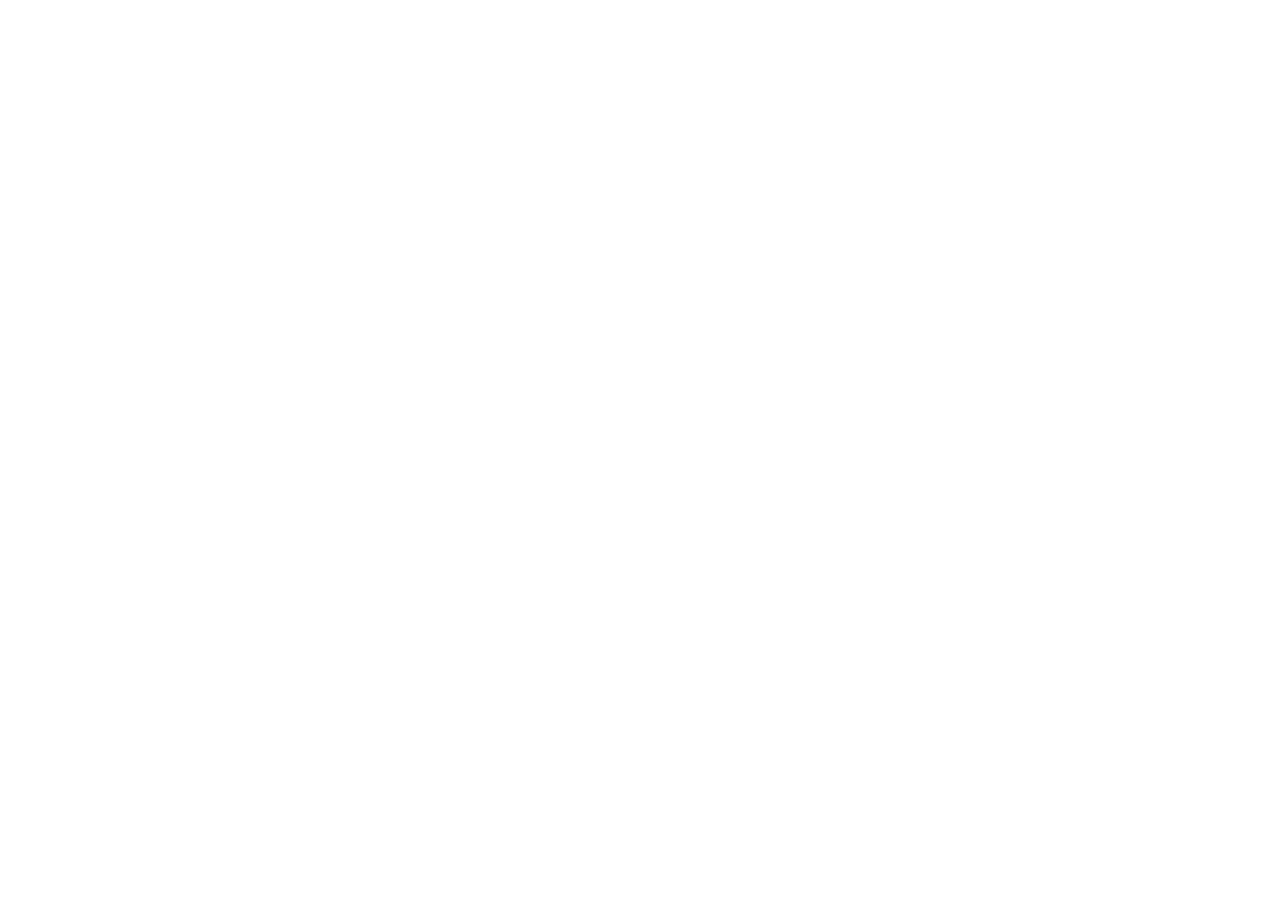
==== product.html @ 5cf72ff4 "project init" ====
<!DOCTYPE html>
<html lang="en">
<head>
    <meta charset="UTF-8">
    <meta name="viewport" content="width=device-width, initial-scale=1.0">
    <link rel="stylesheet" href="./lib/css/owl.carousel.min.css">
    <link rel="stylesheet" href="./lib/css/owl.theme.default.min.css">
    <link rel="stylesheet" href="./style.min.css">
    <title>QDOM Product</title>
</head>
<body>
    



    <script type="text/javascript" src="https://code.jquery.com/jquery-3.5.1.min.js"></script>
    <script type="text/javascript" src="./lib/js/owl.carousel.min.js"></script>
    <script type="text/javascript" src="./js/main.js"></script>
</body>
</html>
---- style.min.css ----
*{padding:0;margin:0;box-sizing:border-box}html{font-size:10px;overflow-x:hidden}body{overflow-x:hidden;-webkit-box-sizing:border-box;box-sizing:border-box;-webkit-font-smoothing:antialiased;-moz-font-smoothing:antialiased;-o-font-smoothing:antialiased}@font-face{font-family:'Montserrat ExtraLight';src:url("./fonts/Montserrat-ExtraLight.eot");src:url("./fonts/Montserrat-ExtraLight.eot?#iefix") format("embedded-opentype"),url("./fonts/Montserrat-ExtraLight.woff") format("woff"),url("./fonts/Montserrat-ExtraLight.ttf") format("truetype");font-weight:normal;font-style:normal}@font-face{font-family:'Montserrat Regular';src:url("./fonts/Montserrat-Regular.eot");src:url("./fonts/Montserrat-Regular.eot?#iefix") format("embedded-opentype"),url("./fonts/Montserrat-Regular.woff") format("woff"),url("./fonts/Montserrat-Regular.ttf") format("truetype");font-weight:normal;font-style:normal;font-display:swap}@font-face{font-family:'Montserrat Medium';src:url("./fonts/Montserrat-Medium.eot");src:url("./fonts/Montserrat-Medium.eot?#iefix") format("embedded-opentype"),url("./fonts/Montserrat-Medium.woff") format("woff"),url("./fonts/Montserrat-Medium.ttf") format("truetype");font-weight:normal;font-style:normal;font-display:swap}@font-face{font-family:'Montserrat Semibold';src:url("./fonts/Montserrat-SemiBold.eot");src:url("./fonts/Montserrat-SemiBold.eot?#iefix") format("embedded-opentype"),url("./fonts/Montserrat-SemiBold.woff") format("woff"),url("./fonts/Montserrat-SemiBold.ttf") format("truetype");font-weight:normal;font-style:normal;font-display:swap}@font-face{font-family:'Montserrat Bold';src:url("./fonts/Montserrat-ExtraBold.eot");src:url("./fonts/Montserrat-ExtraBold.eot?#iefix") format("embedded-opentype"),url("./fonts/Montserrat-ExtraBold.woff") format("woff"),url("./fonts/Montserrat-ExtraBold.ttf") format("truetype");font-weight:normal;font-style:normal;font-display:swap}@font-face{font-family:'Montserrat Black';src:url("./fonts/Montserrat-Black.eot");src:url("./fonts/Montserrat-Black.eot?#iefix") format("embedded-opentype"),url("./fonts/Montserrat-Black.woff") format("woff"),url("./fonts/Montserrat-Black.ttf") format("truetype");font-weight:normal;font-style:normal;font-display:swap}h1{font-family:'Montserrat Bold';font-size:6.4rem;text-shadow:0px 4px 26px rgba(0,0,0,0.25);color:#FFFFFF}h2{font-family:'Montserrat Semibold';font-size:3rem;color:#F5F5F5}h3{font-family:'Montserrat Semibold';font-size:1.8rem;color:#ddd}p{font-family:'Montserrat Regular';font-size:1.6rem}span{font-family:'Montserrat ExtraLight';font-size:1.4rem}a{font-family:'Montserrat Semibold';outline:none;cursor:pointer;-webkit-transition:.3s;-moz-transition:.3s;-o-transition:.3s;transition:.3s}button{border:none;cursor:pointer;-webkit-transition:.3s;-moz-transition:.3s;-o-transition:.3s;transition:.3s}.btn{display:inline-block;padding:1em 1.2em;background-color:#FFC359;color:black}
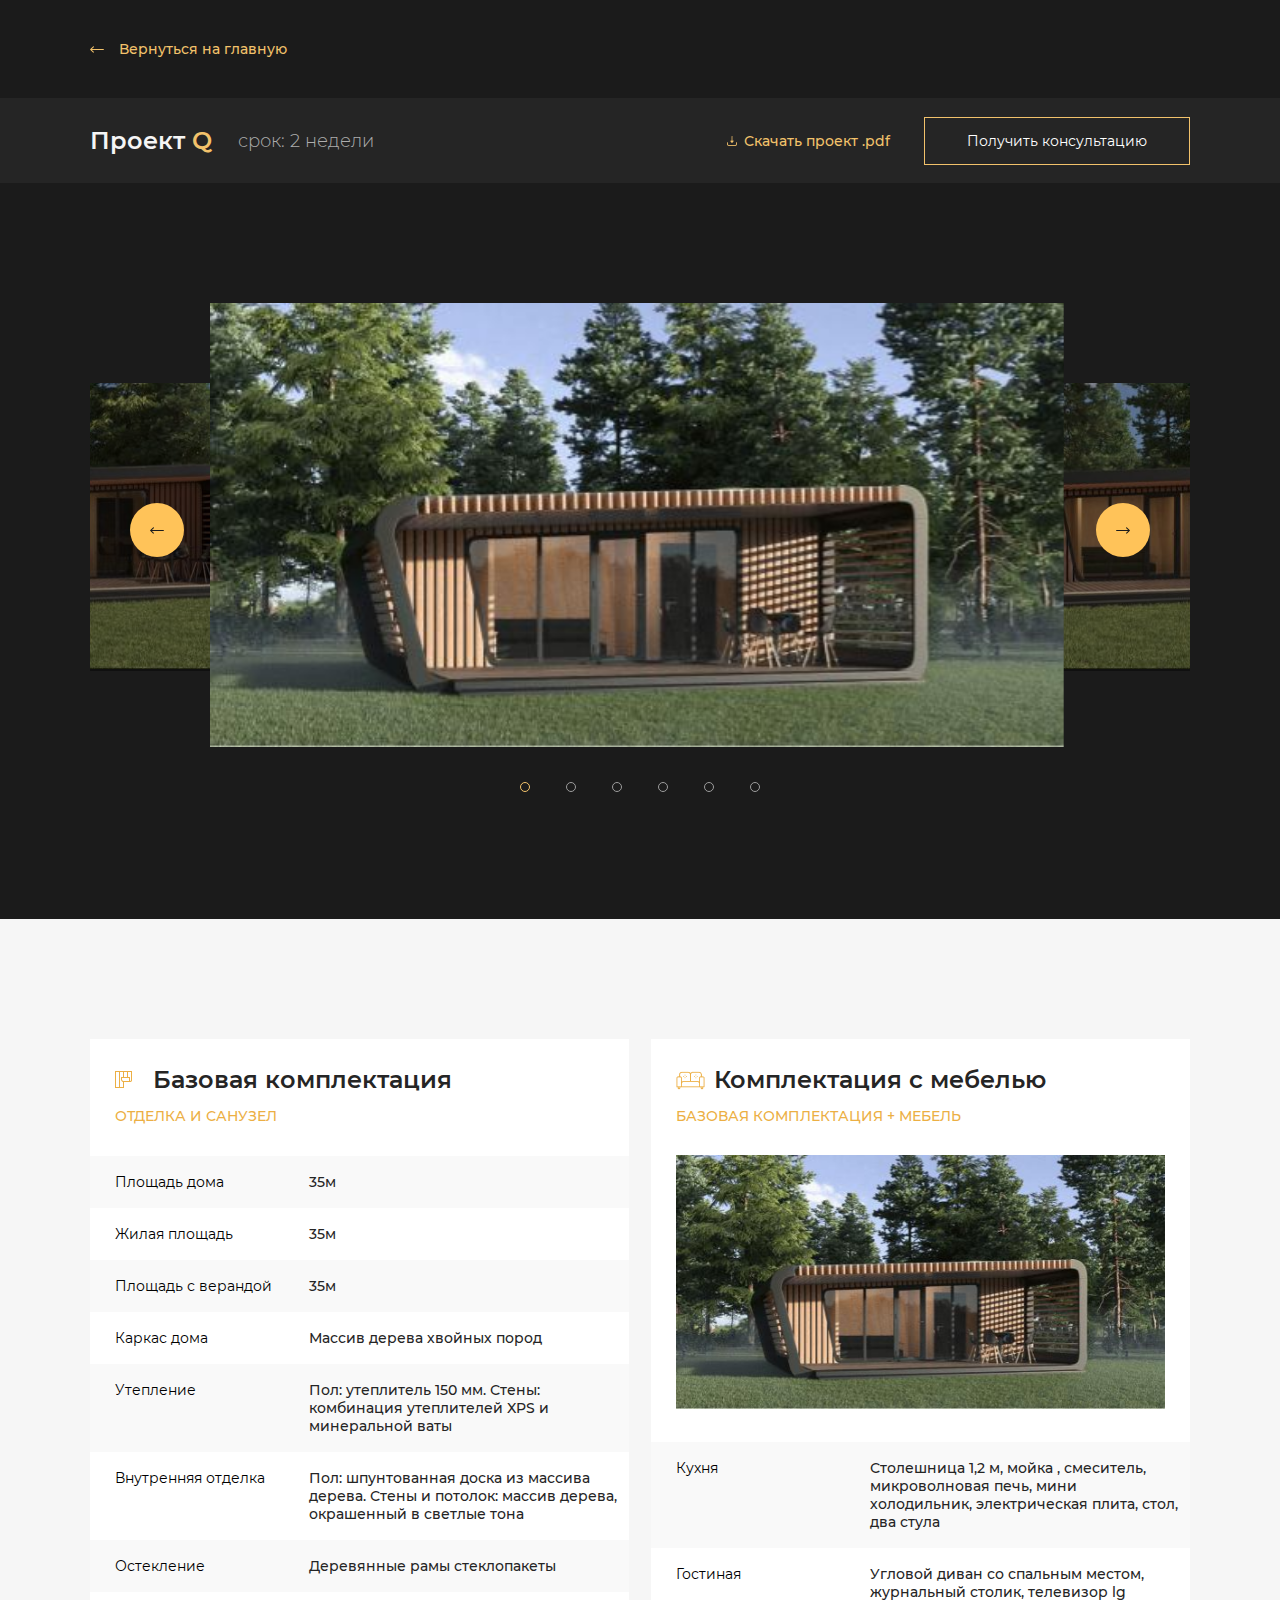
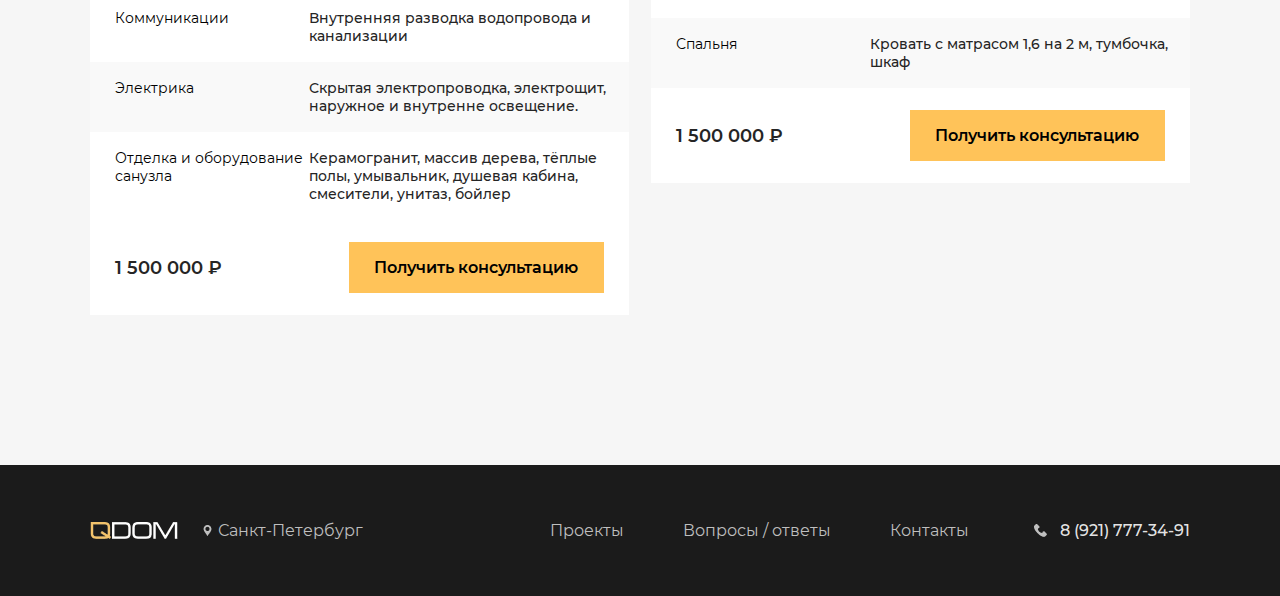
==== commit dadda6e5: "create product page" ====
--- a/product.html
+++ b/product.html
@@ -10,10 +10,216 @@
 </head>
 <body>
     
-
-
+    <div class="popup-fon"></div>
+    <div class="popup">
+        <div class="popup-close">
+            <span></span>
+            <span></span>
+        </div>
+        <h2>Получить консультацию</h2>
+        <p>Заполните формы и мы перезвоним</p>
+        <form id="popupForm">
+            <input type="text" placeholder="Имя" required>
+            <input type="text" id="numbersPopup" placeholder="Номер телефона" required>
+            <button class="btn">
+                Задать вопрос
+                <img src="./img/arrow.svg" alt="">
+            </button>
+        </form>
+    </div>
+
+    <div class="product-header">
+        <div class="header-top">
+            <section>
+                <a class="back" href="index.html">
+                    <img class="back-img" src="./img/back.svg" alt="back">
+                    <img class="back-img--hover" src="./img/slider-arrow--hover.svg" alt="back">
+                    Вернуться на главную
+                </a>
+            </section>
+        </div>
+        <div class="header-dawn">
+            <section>
+                <div class="header-dawn--left">
+                    <h2 class="product-title">Проект <span>Q</span></h2>
+                    <p>срок: 2 недели</p>
+                </div>
+                <div class="header-dawn--right">
+                    <a href="" class="download" download>
+                        <div>
+                            <img class="download-img" src="./img/download.png" alt="">
+                            <img class="download-img--hover" src="./img/download_hover.png" alt="">
+                        </div>
+                        Скачать проект .pdf
+                    </a>
+                    <a class="btn dark popupOpen">Получить консультацию</a>
+                </div>
+            </section>
+        </div>
+    </div>
+
+    <div class="wrapper wrapper-dark slider-active-wrapper product-page">
+        <section>
+            <div id="sliderNavWrapper"></div>
+            <div class="slider-wrapper owl-carousel owl-theme">
+                <div class="slider-elem">
+                    <div class="dark-fon"></div>
+                    <img src="./img/tmp/product1.jpg" alt="slider image">
+                </div>
+                <div class="slider-elem">
+                    <div class="dark-fon"></div>
+                    <img src="./img/tmp/product2.jpg" alt="slider image">
+                </div>
+                <div class="slider-elem">
+                    <div class="dark-fon"></div>
+                    <img src="./img/tmp/product3.jpg" alt="slider image">
+                </div>
+                <div class="slider-elem">
+                    <div class="dark-fon"></div>
+                    <img src="./img/tmp/product4.jpg" alt="slider image">
+                </div>
+                <div class="slider-elem">
+                    <div class="dark-fon"></div>
+                    <img src="./img/tmp/product1.jpg" alt="slider image">
+                </div>
+                <div class="slider-elem">
+                    <div class="dark-fon"></div>
+                    <img src="./img/tmp/product2.jpg" alt="slider image">
+                </div>
+            </div>
+            <div id="sliderDotWrapper"></div>
+        </section>
+    </div>
+
+    <div class="wrapper">
+        <section class="product-tables-wrapper">
+            <div class="product-table-left">
+                <div class="product-table">
+                    <div class="product-table--title">
+                        <h3>
+                            <img src="./img/table1.svg" alt="">
+                            Базовая комплектация</h3>
+                        <p>Отделка и санузел</p>
+                    </div>
+                    <div class="product-table--row">
+                        <p class="left">Площадь дома</p>
+                        <p class="right">35м</p>
+                    </div>
+                    <div class="product-table--row">
+                        <p class="left">Жилая площадь</p>
+                        <p class="right">35м</p>
+                    </div>
+                    <div class="product-table--row">
+                        <p class="left">Площадь с верандой</p>
+                        <p class="right">35м</p>
+                    </div>
+                    <div class="product-table--row">
+                        <p class="left">Каркас дома</p>
+                        <p class="right">Массив дерева хвойных пород</p>
+                    </div>
+                    <div class="product-table--row">
+                        <p class="left">Утепление</p>
+                        <p class="right">Пол: утеплитель 150 мм. Стены: комбинация утеплителей XPS и минеральной ваты</p>
+                    </div>
+                    <div class="product-table--row">
+                        <p class="left">Внутренняя отделка</p>
+                        <p class="right">Пол: шпунтованная доска из массива дерева. Стены и потолок: массив дерева, окрашенный в светлые тона</p>
+                    </div>
+                    <div class="product-table--row">
+                        <p class="left">Остекление</p>
+                        <p class="right">Деревянные рамы стеклопакеты</p>
+                    </div>
+                    <div class="product-table--row">
+                        <p class="left">Коммуникации</p>
+                        <p class="right">Внутренняя разводка водопровода и канализации</p>
+                    </div>
+                    <div class="product-table--row">
+                        <p class="left">Электрика</p>
+                        <p class="right">Скрытая электропроводка, электрощит, наружное и внутренне освещение.</p>
+                    </div>
+                    <div class="product-table--row">
+                        <p class="left">Отделка и оборудование санузла</p>
+                        <p class="right">Керамогранит, массив дерева, тёплые полы, умывальник, душевая кабина, смесители, унитаз, бойлер</p>
+                    </div>
+                    <div class="product-table--footer">
+                        <p class="price">1 500 000 ₽</p>
+                        <a class="btn">Получить консультацию</a>
+                    </div>
+                </div>
+    
+                <div class="product-table">
+    
+                </div>
+            </div>
+
+            <div class="product-table-right">
+                <div class="product-table">
+                    <div class="product-table--title">
+                        <h3>
+                            <img src="./img/table2.jpg" alt="">
+                            Комплектация с мебелью
+                        </h3>
+                        <p>Базовая комплектация + мебель</p>
+                        <div class="product-table--img owl-carousel owl-theme">
+                            <img src="./img/tmp/product1.jpg" alt="">
+                            <img src="./img/tmp/product2.jpg" alt="">
+                            <img src="./img/tmp/product3.jpg" alt="">
+                            <img src="./img/tmp/product4.jpg" alt="">
+                        </div>
+                    </div>
+                    <div class="product-table--row">
+                        <p class="left">Кухня</p>
+                        <p class="right">Столешница 1,2 м, мойка , смеситель, микроволновая печь, мини холодильник, электрическая плита, стол, два стула</p>
+                    </div>
+                    <div class="product-table--row">
+                        <p class="left">Гостиная</p>
+                        <p class="right">Угловой диван со спальным местом, журнальный столик, телевизор lg</p>
+                    </div>
+                    <div class="product-table--row">
+                        <p class="left">Спальня</p>
+                        <p class="right">Кровать с матрасом 1,6 на 2 м, тумбочка, шкаф</p>
+                    </div>
+                    <div class="product-table--footer">
+                        <p class="price">1 500 000 ₽</p>
+                        <a class="btn">Получить консультацию</a>
+                    </div>
+                </div>
+    
+                <div class="product-table">
+    
+                </div>
+            </div>
+        </section>
+    </div>
+
+    <footer class="wrapper-dark">
+        <section>
+            <div class="footer-in">
+                <div class="footer-left">
+                    <img src="./img/logo.png" alt="">
+                    <div class="place">
+                        <img src="./img/place.png" alt="">
+                        <p class="desktopNumber">Санкт-Петербург</p>
+                        <p class="mobileNumber">Спб</p>
+                    </div>
+                </div>
+                <div class="footer-right">
+                    <nav>
+                        <a class="productSlide" href="#">Проекты</a>
+                        <a class="faqSlide" href="#">Вопросы / ответы</a>
+                        <a class="contactSlide" href="#">Контакты</a>
+                    </nav>
+                    <a href="tel:8 (921) 777-34-91" class="number">
+                        <img src="./img/number.png" alt="">
+                        <p>8 (921) 777-34-91</p>
+                    </a>
+                </div>
+            </div>
+        </section>
+    </footer>
 
     <script type="text/javascript" src="https://code.jquery.com/jquery-3.5.1.min.js"></script>
+    <script src="./lib/js/jquery.maskedinput.min.js"></script>
     <script type="text/javascript" src="./lib/js/owl.carousel.min.js"></script>
     <script type="text/javascript" src="./js/main.js"></script>
 </body>
--- a/style.min.css
+++ b/style.min.css
@@ -1 +1 @@
-*{padding:0;margin:0;box-sizing:border-box}html{font-size:10px;overflow-x:hidden}body{overflow-x:hidden;-webkit-box-sizing:border-box;box-sizing:border-box;-webkit-font-smoothing:antialiased;-moz-font-smoothing:antialiased;-o-font-smoothing:antialiased}@font-face{font-family:'Montserrat ExtraLight';src:url("./fonts/Montserrat-ExtraLight.eot");src:url("./fonts/Montserrat-ExtraLight.eot?#iefix") format("embedded-opentype"),url("./fonts/Montserrat-ExtraLight.woff") format("woff"),url("./fonts/Montserrat-ExtraLight.ttf") format("truetype");font-weight:normal;font-style:normal}@font-face{font-family:'Montserrat Regular';src:url("./fonts/Montserrat-Regular.eot");src:url("./fonts/Montserrat-Regular.eot?#iefix") format("embedded-opentype"),url("./fonts/Montserrat-Regular.woff") format("woff"),url("./fonts/Montserrat-Regular.ttf") format("truetype");font-weight:normal;font-style:normal;font-display:swap}@font-face{font-family:'Montserrat Medium';src:url("./fonts/Montserrat-Medium.eot");src:url("./fonts/Montserrat-Medium.eot?#iefix") format("embedded-opentype"),url("./fonts/Montserrat-Medium.woff") format("woff"),url("./fonts/Montserrat-Medium.ttf") format("truetype");font-weight:normal;font-style:normal;font-display:swap}@font-face{font-family:'Montserrat Semibold';src:url("./fonts/Montserrat-SemiBold.eot");src:url("./fonts/Montserrat-SemiBold.eot?#iefix") format("embedded-opentype"),url("./fonts/Montserrat-SemiBold.woff") format("woff"),url("./fonts/Montserrat-SemiBold.ttf") format("truetype");font-weight:normal;font-style:normal;font-display:swap}@font-face{font-family:'Montserrat Bold';src:url("./fonts/Montserrat-ExtraBold.eot");src:url("./fonts/Montserrat-ExtraBold.eot?#iefix") format("embedded-opentype"),url("./fonts/Montserrat-ExtraBold.woff") format("woff"),url("./fonts/Montserrat-ExtraBold.ttf") format("truetype");font-weight:normal;font-style:normal;font-display:swap}@font-face{font-family:'Montserrat Black';src:url("./fonts/Montserrat-Black.eot");src:url("./fonts/Montserrat-Black.eot?#iefix") format("embedded-opentype"),url("./fonts/Montserrat-Black.woff") format("woff"),url("./fonts/Montserrat-Black.ttf") format("truetype");font-weight:normal;font-style:normal;font-display:swap}h1{font-family:'Montserrat Bold';font-size:6.4rem;text-shadow:0px 4px 26px rgba(0,0,0,0.25);color:#FFFFFF}h2{font-family:'Montserrat Semibold';font-size:3rem;color:#F5F5F5}h3{font-family:'Montserrat Semibold';font-size:1.8rem;color:#ddd}p{font-family:'Montserrat Regular';font-size:1.6rem}span{font-family:'Montserrat ExtraLight';font-size:1.4rem}a{font-family:'Montserrat Semibold';outline:none;cursor:pointer;-webkit-transition:.3s;-moz-transition:.3s;-o-transition:.3s;transition:.3s}button{border:none;cursor:pointer;-webkit-transition:.3s;-moz-transition:.3s;-o-transition:.3s;transition:.3s}.btn{display:inline-block;padding:1em 1.2em;background-color:#FFC359;color:black}
+*{padding:0;margin:0;box-sizing:border-box}html{font-size:10px;overflow-x:hidden}body{overflow-x:hidden;-webkit-box-sizing:border-box;box-sizing:border-box;-webkit-font-smoothing:antialiased;-moz-font-smoothing:antialiased;-o-font-smoothing:antialiased}@font-face{font-family:'Montserrat Light';src:url("./fonts/Montserrat-Light.eot");src:url("./fonts/Montserrat-Light.eot?#iefix") format("embedded-opentype"),url("./fonts/Montserrat-Light.woff") format("woff"),url("./fonts/Montserrat-Light.ttf") format("truetype");font-weight:normal;font-style:normal}@font-face{font-family:'Montserrat Regular';src:url("./fonts/Montserrat-Regular.eot");src:url("./fonts/Montserrat-Regular.eot?#iefix") format("embedded-opentype"),url("./fonts/Montserrat-Regular.woff") format("woff"),url("./fonts/Montserrat-Regular.ttf") format("truetype");font-weight:normal;font-style:normal;font-display:swap}@font-face{font-family:'Montserrat Medium';src:url("./fonts/Montserrat-Medium.eot");src:url("./fonts/Montserrat-Medium.eot?#iefix") format("embedded-opentype"),url("./fonts/Montserrat-Medium.woff") format("woff"),url("./fonts/Montserrat-Medium.ttf") format("truetype");font-weight:normal;font-style:normal;font-display:swap}@font-face{font-family:'Montserrat Semibold';src:url("./fonts/Montserrat-SemiBold.eot");src:url("./fonts/Montserrat-SemiBold.eot?#iefix") format("embedded-opentype"),url("./fonts/Montserrat-SemiBold.woff") format("woff"),url("./fonts/Montserrat-SemiBold.ttf") format("truetype");font-weight:normal;font-style:normal;font-display:swap}@font-face{font-family:'Montserrat Bold';src:url("./fonts/Montserrat-ExtraBold.eot");src:url("./fonts/Montserrat-ExtraBold.eot?#iefix") format("embedded-opentype"),url("./fonts/Montserrat-ExtraBold.woff") format("woff"),url("./fonts/Montserrat-ExtraBold.ttf") format("truetype");font-weight:normal;font-style:normal;font-display:swap}@font-face{font-family:'Montserrat Black';src:url("./fonts/Montserrat-Black.eot");src:url("./fonts/Montserrat-Black.eot?#iefix") format("embedded-opentype"),url("./fonts/Montserrat-Black.woff") format("woff"),url("./fonts/Montserrat-Black.ttf") format("truetype");font-weight:normal;font-style:normal;font-display:swap}section{position:relative;width:1100px;margin:0 auto}h1{font-family:'Montserrat Semibold';font-size:64px;text-shadow:0px 4px 26px rgba(0,0,0,0.25);color:#FFFFFF}h2{font-family:'Montserrat Semibold';font-size:30px;color:#F5F5F5}h3{font-family:'Montserrat Semibold';font-size:18px;color:#ddd}p{font-family:'Montserrat Regular';font-size:16px}span{font-family:'Montserrat Light';font-size:14px}a{font-family:'Montserrat Semibold';font-size:16px;text-decoration:none;outline:none;cursor:pointer;-webkit-transition:.3s;-moz-transition:.3s;-o-transition:.3s;transition:.3s}button{font-family:'Montserrat Semibold';border:none;cursor:pointer;border-radius:2px;-webkit-transition:.3s;-moz-transition:.3s;-o-transition:.3s;transition:.3s;display:-webkit-box;display:-moz-box;display:-webkit-flex;display:-ms-flexbox;display:flex;-webkit-box-align:center;-moz-box-align:center;-ms-flex-align:center;align-items:center;-webkit-box-pack:justify;-moz-box-pack:justify;-ms-flex-pack:justify;justify-content:space-between}button img{margin-left:15px}.number p:hover,.number p:focus,nav a:hover,nav a:focus{color:white}.btn{display:inline-block;padding:1em 1.6em;background-color:#FFC359;color:black;font-size:14px}.btn.dark{font-family:'Montserrat Regular';background-color:#1B1B1B;border:1px solid #F2C26B;color:white;font-size:14px;padding:1em 3em}a.btn{font-size:16px}.btn:hover,.btn:focus{background:#FFFFFF}.btn.dark:hover,.btn.dark:focus{background-color:#FFC359;color:black}.btn:active{background:#D2A75A}.btn.dark:active{background:#D2A75A}.wrapper{padding:120px 0;overflow:hidden;background:#F6F6F6}.wrapper-dark{background-color:#1B1B1B}.burger{display:none}header{display:-webkit-box;display:-moz-box;display:-webkit-flex;display:-ms-flexbox;display:flex;-webkit-box-align:center;-moz-box-align:center;-ms-flex-align:center;align-items:center;position:absolute;z-index:20;top:0;left:0;width:100%;height:107px;border-bottom:2px solid rgba(255,255,255,0.1);color:#BFBFBF}.header-in,.header-left,.place,nav,.footer-in,.footer-right,.footer-left,.footer,.header-right,.number{display:-webkit-box;display:-moz-box;display:-webkit-flex;display:-ms-flexbox;display:flex;-webkit-box-pack:justify;-moz-box-pack:justify;-ms-flex-pack:justify;justify-content:space-between;-webkit-box-align:center;-moz-box-align:center;-ms-flex-align:center;align-items:center}.place{margin-left:25px}.place p{margin-left:6px}nav{width:419px;margin-right:65px}nav a{font-family:'Montserrat Regular';color:#BFBFBF}.number p{font-family:'Montserrat Medium';color:rgba(255,255,255,0.9);margin-left:13px;-webkit-transition:.3s;-moz-transition:.3s;-o-transition:.3s;transition:.3s}.mobileNumber{display:none}.first-slide{position:relative;overflow:hidden}.first-slide-slider{position:relative;z-index:0;width:100%;height:100%;overflow:hidden}.first-slide-slider img{object-fit:cover;width:100vw;height:690px}.first-slide-slider .owl-item.active img{-webkit-transition:12.6s;-moz-transition:12.6s;-o-transition:12.6s;transition:12.6s;transform:scale(1.3)}.first-slide--bg{position:absolute;z-index:1;top:0;left:0;width:100%;height:100%;background:linear-gradient(180deg, rgba(27,27,27,0.72) 0%, rgba(27,27,27,0) 100%)}.dark-rec{position:absolute;z-index:2;right:0;bottom:0;width:21%;height:160px;background:rgba(27,27,27,0.72)}.first-slide--info{display:-webkit-box;display:-moz-box;display:-webkit-flex;display:-ms-flexbox;display:flex;-webkit-box-align:center;-moz-box-align:center;-ms-flex-align:center;align-items:center;height:160px;background:rgba(27,27,27,0.72);position:absolute;z-index:2;right:0;bottom:0;width:40%;padding-left:82px;border-left:2px solid rgba(255,255,255,0.1)}.first-slide--info p{font-size:24px;color:#F2C26B}.first-slide--info span{color:rgba(255,255,255,0.6)}.first-slide-title{position:absolute;z-index:3;margin-top:23%}.first-slide-title p{font-family:'Montserrat Semibold';font-size:48px;color:#F2C26B;margin-bottom:42px}p.light{margin:22px 0;color:rgba(255,255,255,0.8);width:612px;opacity:0.7}.product-wrapper{display:-webkit-box;display:-moz-box;display:-webkit-flex;display:-ms-flexbox;display:flex;-webkit-box-pack:justify;-moz-box-pack:justify;-ms-flex-pack:justify;justify-content:space-between;flex-wrap:wrap}article{position:relative;width:49%;margin-bottom:50px}.article-img--product{width:100%;height:280px;object-fit:cover}.article-info{width:370px}.article-title{position:relative;height:70px;display:-webkit-box;display:-moz-box;display:-webkit-flex;display:-ms-flexbox;display:flex;-webkit-box-align:center;-moz-box-align:center;-ms-flex-align:center;align-items:center}.article-title h3 span{font-family:'Montserrat Semibold';color:#F2C26B;font-size:18px}.article-title p{font-family:'Montserrat Regular';color:#B6B6B6;font-size:18px;margin-left:22px}.article-title::after{content:"";position:absolute;bottom:0;left:0;width:100%;height:1px;background-color:#F2C26B}.article-rub{font-family:'Montserrat Medium';font-size:16px;color:#BBBBBB;margin:16px 0 11px}.article-time{font-size:14px;color:#B5B5B5}.article-link{display:-webkit-box;display:-moz-box;display:-webkit-flex;display:-ms-flexbox;display:flex;-webkit-box-pack:justify;-moz-box-pack:justify;-ms-flex-pack:justify;justify-content:space-between;-webkit-box-align:center;-moz-box-align:center;-ms-flex-align:center;align-items:center;margin-top:22px}.download{display:-webkit-box;display:-moz-box;display:-webkit-flex;display:-ms-flexbox;display:flex;-webkit-box-pack:justify;-moz-box-pack:justify;-ms-flex-pack:justify;justify-content:space-between;-webkit-box-align:center;-moz-box-align:center;-ms-flex-align:center;align-items:center;font-family:'Montserrat Medium';color:#F2C26B;font-size:14px}.download img{margin-right:7px}.download .download-img--hover{display:none}.download:hover,.download:focus{color:#FFFFFF}.download:hover .download-img,.download:focus .download-img{display:none}.download:hover .download-img--hover,.download:focus .download-img--hover{display:block}.mobileElemHidden{position:absolute}.mobileElemHidden0{right:60px;top:-50px;width:114px}.mobileElemHidden1{right:30px;bottom:-180px;width:114px}.mobileElemHidden2{right:-60px;top:40%;width:114px}.mobileElemHidden3{left:-130px;top:60%;width:114px}.advantage-wrapper{display:-webkit-box;display:-moz-box;display:-webkit-flex;display:-ms-flexbox;display:flex;-webkit-box-pack:justify;-moz-box-pack:justify;-ms-flex-pack:justify;justify-content:space-between;flex-wrap:wrap}.advantage-elem{position:relative;width:32%;margin-bottom:20px;padding:62px 26px 45px;background:#FFFFFF;border-radius:2px}.advantage-elem h3{font-size:20px;line-height:24px;color:#252525}.advantage-elem p{font-size:14px;line-height:17px;color:#252525}.advantage-elem:nth-child(2n){padding-top:87px}.advantage-elem--dark{display:-webkit-box;display:-moz-box;display:-webkit-flex;display:-ms-flexbox;display:flex;-webkit-box-align:center;-moz-box-align:center;-ms-flex-align:center;align-items:center;justify-content:center;background-color:#1B1B1B;padding:0 !important}.advantage-elem--dark .btn{border-radius:2px}.advantage-elem--img{position:absolute;right:0;top:0}.mobileElemHidden4{left:-150px;top:-20px}.mobileElemHidden5{right:-120px;bottom:20%}h2.light{font-size:30px;line-height:37px;color:#F5F5F5;margin-bottom:50px}h2.dark{font-size:36px;line-height:44px;color:#252525;margin-bottom:44px}.faq-wrapper{position:relative}.faq-left{width:57%}.faq-title{position:relative;display:-webkit-box;display:-moz-box;display:-webkit-flex;display:-ms-flexbox;display:flex;-webkit-box-pack:justify;-moz-box-pack:justify;-ms-flex-pack:justify;justify-content:space-between;-webkit-box-align:center;-moz-box-align:center;-ms-flex-align:center;align-items:center;min-height:76px;cursor:pointer}.faq-title img,.faq-title div{position:relative;-webkit-transition:.3s;-moz-transition:.3s;-o-transition:.3s;transition:.3s}.faq-title h3{font-size:18px;line-height:22px;color:#DDDDDD}.faq-title div::before{-webkit-transition:.3s;-moz-transition:.3s;-o-transition:.3s;transition:.3s;content:"";position:absolute;background:#F2C26B;width:32px;height:32px;border-radius:50%;top:-9px;left:-9px;opacity:0}.faq-title div{margin-right:25px}.faq-right--top{position:relative;height:300px}.mobileElemHidden6{left:55%}.mobileElemHidden7{margin-left:-77px;left:50%;opacity:.87}.faq-section{display:-webkit-box;display:-moz-box;display:-webkit-flex;display:-ms-flexbox;display:flex;-webkit-box-pack:justify;-moz-box-pack:justify;-ms-flex-pack:justify;justify-content:space-between}.faq-right{width:41%}.faq-title:hover div::before,.faq-title:focus div::before{opacity:1}.faq-text{font-family:'Montserrat Light';font-size:14px;line-height:21px;color:#A6A6A6;padding-bottom:0px;height:0;overflow:hidden;opacity:0;-webkit-transition:.3s;-moz-transition:.3s;-o-transition:.3s;transition:.3s}input[type="checkbox"]{display:none;opacity:0;width:1px}input[type="checkbox"]:checked+div>.faq-text{height:auto;opacity:1;padding-bottom:28px}input[type="checkbox"]:checked+div>.faq-title img{transform:rotate(45deg)}label .line{display:block;width:100%;opacity:0.6;border-bottom:1px solid #F2C26B;bottom:0}.faq-right--bottom{border-radius:15px;background-color:#252525;width:100%;height:360px;padding:43px 40px}.faq-right--bottom h2{margin-bottom:10px}.faq-right--bottom p{font-size:16px;color:#848484}input[type="text"]{width:100%;border:none;outline:none;background-color:#252525;border-bottom:1px solid rgba(255,255,255,0.15);font-size:14px;color:rgba(166,166,166,0.6);padding:10px 0;font-family:'Montserrat Regular';margin-top:30px;-webkit-transition:.3s;-moz-transition:.3s;-o-transition:.3s;transition:.3s}input[type="text"]:nth-child(2){margin-bottom:30px}input[type="text"]:focus,input[type="text"]:hover,input[type="text"]:active{border-bottom:1px solid white;color:white}.mobileElemHidden8{left:-170px;top:60%}.step-elem{position:relative;width:32%;min-height:222px;background:#FFFFFF;border-radius:2px;padding:8px 20px}.step-elem p{font-size:14px;line-height:17px;color:#252525}.step-elem .btn{border-radius:2px;margin-top:25px}.steps-wrapper{display:-webkit-box;display:-moz-box;display:-webkit-flex;display:-ms-flexbox;display:flex;-webkit-box-pack:justify;-moz-box-pack:justify;-ms-flex-pack:justify;justify-content:space-between;flex-wrap:wrap}.step-elem-title{display:-webkit-box;display:-moz-box;display:-webkit-flex;display:-ms-flexbox;display:flex;-webkit-box-pack:justify;-moz-box-pack:justify;-ms-flex-pack:justify;justify-content:space-between;-webkit-box-align:center;-moz-box-align:center;-ms-flex-align:center;align-items:center;margin-bottom:11px}.step-elem-title h3{width:201px;font-size:20px;line-height:24px;color:#252525}.step-elem-title h4{font-family:'Montserrat Bold';font-size:36px;line-height:44px;color:#252525;opacity:0.3}.mobileElemHidden9{right:-30px;top:0px}.mobileElemHidden10{left:-130px;bottom:-50px}.slider-elem{width:100%;height:100%;position:relative}.slider-elem img{width:100%;height:100%;object-fit:cover}.slider-wrapper .owl-item .dark-fon{position:absolute;top:0;left:0;width:100%;height:100%;background-color:black;opacity:0.4}.slider-wrapper .owl-item.active.center{width:854px !important;height:443.7px !important;z-index:1;margin:-80px -155px}.slider-wrapper .owl-item.active.center .dark-fon{opacity:0}.slider-wrapper .owl-stage-outer{height:444px !important;padding-top:80px !important}#sliderNavWrapper{display:-webkit-box;display:-moz-box;display:-webkit-flex;display:-ms-flexbox;display:flex;-webkit-box-pack:justify;-moz-box-pack:justify;-ms-flex-pack:justify;justify-content:space-between;position:relative}#sliderNavWrapper button{-webkit-transition:.3s;-moz-transition:.3s;-o-transition:.3s;transition:.3s;background-color:#1B1B1B;font-size:0;border:none;outline:none;position:absolute}#sliderNavWrapper button span{display:none}#sliderNavWrapper .owl-prev{-webkit-transition:.3s;-moz-transition:.3s;-o-transition:.3s;transition:.3s;position:absolute;width:54px;height:54px;background:#FFC359;border-radius:50%;z-index:2;left:40px;top:200px}#sliderNavWrapper .owl-prev span{display:none}#sliderNavWrapper .owl-prev::before{-webkit-transition:.3s;-moz-transition:.3s;-o-transition:.3s;transition:.3s;position:absolute;content:'';width:14px;height:7px;z-index:1;background-image:url("./img/arrow-slider.svg");margin-left:-7px;left:50%}#sliderNavWrapper .owl-next{-webkit-transition:.3s;-moz-transition:.3s;-o-transition:.3s;transition:.3s;position:absolute;width:54px;height:54px;background:#FFC359;border-radius:50%;z-index:2;right:40px;top:200px}#sliderNavWrapper .owl-next span{display:none}#sliderNavWrapper .owl-next::before{-webkit-transition:.3s;-moz-transition:.3s;-o-transition:.3s;transition:.3s;position:absolute;content:'';width:14px;height:7px;z-index:1;background-image:url("./img/arrow-slider.svg");transform:rotate(180deg);margin-left:-7px;left:50%}#sliderNavWrapper .owl-prev:active,#sliderNavWrapper .owl-next:active{background:#D2A75A}#sliderNavWrapper .owl-prev:hover::before,#sliderNavWrapper .owl-prev:focus::before,#sliderNavWrapper .owl-next:hover::before,#sliderNavWrapper .owl-next:focus::before{background-image:url("./img/slider-arrow--hover.svg")}#sliderNavWrapper .owl-prev:active::before,#sliderNavWrapper .owl-next:active::before{background-image:url("./img/arrow-slider.svg")}.pre-footer--text a{display:inline-block;font-size:18px;line-height:22px;color:#252525;margin-bottom:22px}.pre-footer--mail{position:relative}.pre-footer--mail::after{position:absolute;content:"";width:294px;height:0px;border:2px solid #F2C26B;left:0;bottom:-33px}.pre-footer{display:-webkit-box;display:-moz-box;display:-webkit-flex;display:-ms-flexbox;display:flex;-webkit-box-pack:justify;-moz-box-pack:justify;-ms-flex-pack:justify;justify-content:space-between}.pre-footer-right{height:286px;position:absolute;bottom:0;right:0;width:60vw}.wrapper-pre-footer{position:relative}.footer-in .place p{color:#BFBFBF}.popup-fon{position:fixed;display:none;z-index:100;width:100%;height:100%;top:0;left:0;background:rgba(255,255,255,0.5)}.popup{position:fixed;display:none;z-index:101;width:540px;height:380px;background:#252525;border-radius:15px;margin:-190px 0 0 -270px;top:50%;left:50%;padding:40px}.popup p{color:#848484;margin:10px 0 10px}.popup-close{position:absolute;right:40px;top:40px;width:25px;height:25px;cursor:pointer}.popup-close span{display:block;width:100%;border:1.5px solid #464646;-webkit-transition:.3s;-moz-transition:.3s;-o-transition:.3s;transition:.3s}.popup-close span:nth-child(1){transform:rotate(45deg)}.popup-close span:nth-child(2){position:absolute;top:0;transform:rotate(-45deg)}.popup-close:hover span,.popup-close:focus span{border:1.5px solid #FFFFFF}.popup-close:active span{border:1.5px solid #363636}.header-top{display:-webkit-box;display:-moz-box;display:-webkit-flex;display:-ms-flexbox;display:flex;-webkit-box-pack:justify;-moz-box-pack:justify;-ms-flex-pack:justify;justify-content:space-between;-webkit-box-align:center;-moz-box-align:center;-ms-flex-align:center;align-items:center;background-color:#1B1B1B;min-height:98px}.header-top a{display:-webkit-box;display:-moz-box;display:-webkit-flex;display:-ms-flexbox;display:flex;-webkit-box-align:center;-moz-box-align:center;-ms-flex-align:center;align-items:center;-webkit-transition:.3s;-moz-transition:.3s;-o-transition:.3s;transition:.3s;font-family:'Montserrat Medium';font-size:14px;color:#F2C26B}.header-top a img{margin-right:15px}.header-top a .back-img--hover{display:none}.header-top a .back-img{display:inline-block}.header-top a:hover{color:white}.header-top a:hover .back-img{display:none}.header-top a:hover .back-img--hover{display:inline-block}.header-dawn{display:-webkit-box;display:-moz-box;display:-webkit-flex;display:-ms-flexbox;display:flex;-webkit-box-pack:justify;-moz-box-pack:justify;-ms-flex-pack:justify;justify-content:space-between;-webkit-box-align:center;-moz-box-align:center;-ms-flex-align:center;align-items:center;background-color:#252525;min-height:85px}.header-dawn section{display:-webkit-box;display:-moz-box;display:-webkit-flex;display:-ms-flexbox;display:flex;-webkit-box-pack:justify;-moz-box-pack:justify;-ms-flex-pack:justify;justify-content:space-between;-webkit-box-align:center;-moz-box-align:center;-ms-flex-align:center;align-items:center}.product-title{font-size:24px}.product-title span{font-family:'Montserrat Semibold';font-size:24px;color:#F2C26B}.header-dawn--left,.header-dawn--right{display:-webkit-box;display:-moz-box;display:-webkit-flex;display:-ms-flexbox;display:flex;-webkit-box-align:center;-moz-box-align:center;-ms-flex-align:center;align-items:center}.header-dawn--right .btn{background-color:#252525;margin-left:34px}.header-dawn--left p{font-family:'Montserrat Light';font-size:18px;line-height:22px;color:#AEAEAE;margin-left:26px}.owl-dot span{width:8px;height:8px;border:1px solid #9D9D9D;background-color:#1B1B1B !important;-webkit-transition:.3s;-moz-transition:.3s;-o-transition:.3s;transition:.3s}.slider-dots-disabled .owl-dots{display:none}.owl-dots{margin-top:30px}.owl-dots button,.owl-dots .owl-dot{outline:none;position:relative}.owl-dot.active span{border:1px solid #F2C26B}.owl-theme .owl-dots .owl-dot span{margin:5px 18px}.product-table--row:nth-child(2n){background:#F9F9F9}.product-table--row:nth-child(2n+1),.product-table--title{background:#FFFFFF}.product-table{width:100%;margin-bottom:30px}.product-table--row{display:-webkit-box;display:-moz-box;display:-webkit-flex;display:-ms-flexbox;display:flex;min-height:52px;padding:17px 12px 17px 25px}.product-table:nth-child(2n+1){margin-right:2%}.product-table--img{width:100%;margin-top:30px}.product-table--img img{width:100%;height:100%;object-fit:cover}p.left{display:block;width:220px !important;line-height:18px;font-size:14px}p.right{font-family:'Montserrat Medium';width:350px;font-size:14px;color:#252525;font-weight:500}.product-table--footer{display:-webkit-box;display:-moz-box;display:-webkit-flex;display:-ms-flexbox;display:flex;-webkit-box-pack:justify;-moz-box-pack:justify;-ms-flex-pack:justify;justify-content:space-between;-webkit-box-align:center;-moz-box-align:center;-ms-flex-align:center;align-items:center;height:95px;background:#FFFFFF;padding:0 25px 0 25px}.product-table--footer .price{font-family:'Montserrat Semibold';font-size:18px;line-height:22px;color:#252525}.product-table--title{padding:26px 25px 31px 25px}.product-table--title h3{position:relative;font-size:24px;color:#252525;margin-left:38px}.product-table--title h3 img{position:absolute;left:-38px;top:6px}.product-table--title p{font-family:'Montserrat Medium';font-size:14px;line-height:17px;text-transform:uppercase;color:#ECAF44;margin-top:14px}.product-table-left,.product-table-right{width:49%}.product-tables-wrapper{display:-webkit-box;display:-moz-box;display:-webkit-flex;display:-ms-flexbox;display:flex;-webkit-box-pack:justify;-moz-box-pack:justify;-ms-flex-pack:justify;justify-content:space-between}@media screen and (max-height: 690px){.first-slide-slider,.first-slide-slider img{height:100vh}}@media screen and (max-width: 1336px){.first-slide--info{width:35%}}@media screen and (max-width: 1100px){.slider-active-wrapper section{width:700px}.header-top{min-height:68px}.slider-wrapper .owl-item.active.center{width:664px !important;height:auto !important;margin:0 !important}#sliderNavWrapper .owl-prev,#sliderNavWrapper .owl-next{top:150px}#sliderNavWrapper .owl-prev{left:-27px}#sliderNavWrapper .owl-next{right:-27px}.slider-wrapper .owl-stage-outer{height:auto !important;padding-top:0px !important}section{width:100%;padding:0 18px}header{height:77px}nav{width:370px;margin-right:41px}.place{margin-left:9px}.first-slide--info{height:100px;width:auto;padding-left:42px;padding-right:18px}.faq-left,.faq-right{width:49%}}@media screen and (max-width: 1000px){.advantage-elem{width:49%}.burger{display:-webkit-box;display:-moz-box;display:-webkit-flex;display:-ms-flexbox;display:flex;flex-direction:column;-webkit-box-pack:justify;-moz-box-pack:justify;-ms-flex-pack:justify;justify-content:space-between;z-index:40;width:30px;height:25px;cursor:pointer}.burger span{background-color:#FFFFFF;display:inline-block;width:100%;height:3px;border-radius:5px;margin-left:auto;-webkit-transition:.3s;-moz-transition:.3s;-o-transition:.3s;transition:.3s}.burger span:nth-child(2){width:22px}.burger span:nth-child(3){width:11px}.burger:hover span,.burger:focus span{width:100%}header{border-bottom:none}.header-right{width:350px;position:fixed;z-index:30;right:-100%;flex-direction:column;height:100vh;top:0;justify-content:flex-start;align-items:baseline;background-color:#1B1B1B;padding:30px;-webkit-transition:.3s;-moz-transition:.3s;-o-transition:.3s;transition:.3s}.header-right nav{flex-direction:column;align-items:baseline;width:100%;margin-top:25%}.header-right nav a{font-size:24px;margin-top:46px}.header-right .number{position:absolute;bottom:30px;left:30px}.header-right .number p{font-size:24px}.activeBurger{position:fixed;z-index:50;right:18px;top:35px}.activeBurger span{width:100% !important}.activeBurger span:nth-child(1){display:none}.activeBurger span:nth-child(2){transform:rotate(45deg)}.activeBurger span:nth-child(3){transform:rotate(-45deg);position:absolute;top:0}.activeNav{right:0}}@media screen and (max-width: 900px){.footer-in,.footer-in nav,.footer-right{-webkit-box-direction:normal;-webkit-box-orient:vertical;-moz-box-direction:normal;-moz-box-orient:vertical;flex-direction:column;align-items:flex-start}footer{padding:34px 0 50px}.footer-in nav{margin-top:17px;margin-bottom:40px}.footer-in nav a{margin-top:34px}.faq-section{flex-wrap:wrap}.faq-left,.faq-right{width:100%}.faq-right--top{display:none}.faq-right--bottom{margin-top:45px}.pre-footer-right{height:286px;position:relative;width:100%;padding:0 15px;margin-top:35px}.pre-footer--mail::after{display:none}.map-line{width:100%;height:0px;border:2px solid #F2C26B;padding:0 15px}}footer{display:-webkit-box;display:-moz-box;display:-webkit-flex;display:-ms-flexbox;display:flex;-webkit-box-pack:justify;-moz-box-pack:justify;-ms-flex-pack:justify;justify-content:space-between;-webkit-box-align:center;-moz-box-align:center;-ms-flex-align:center;align-items:center;width:100%;min-height:131px}@media screen and (max-width: 800px){.step-elem{width:100%;margin-bottom:22px}.article-link{flex-direction:column-reverse;align-items:flex-start}.article-link .download{margin-bottom:22px}.article-img--product{height:150px}.article-title::after{width:60%}.slider-active-wrapper section{width:100%;padding:0 !important}.slider-wrapper .owl-stage-outer{height:auto !important}.slider-active-wrapper{padding:0 !important}.slider-wrapper{height:300px}.slider-wrapper .slider-elem{height:300px}#sliderNavWrapper .owl-prev,#sliderNavWrapper .owl-next{top:115px}.slider-elem{width:100vw}#sliderNavWrapper .owl-prev{left:0;width:32px;height:70px;background:#000000;opacity:0.8;border-radius:0px 4.125px 4.125px 0px}#sliderNavWrapper .owl-next{right:0px;width:32px;height:70px;background:#000000;opacity:0.8;border-radius:4.125px 0px  0px  4.125px}#sliderNavWrapper .owl-next:hover,#sliderNavWrapper .owl-prev:hover{opacity:1}#sliderNavWrapper .owl-prev::before{background-image:url("./img/slider-arrow--hover.svg");opacity:1}#sliderNavWrapper .owl-next::before{background-image:url("./img/slider-arrow--hover.svg");opacity:1}.product-page{padding-bottom:170px !important}.owl-dots{display:none}.header-dawn--right{-webkit-box-direction:normal;-webkit-box-orient:vertical;-moz-box-direction:normal;-moz-box-orient:vertical;flex-direction:column;align-items:flex-start;position:absolute;top:390px}.header-dawn--right .btn{background-color:#1B1B1B;margin-left:0px;margin-top:23px}}@media screen and (max-width: 750px){.first-slide--info{display:none}.desktopNumber{display:none}.mobileNumber{display:inline}.wrapper{padding:80px 0}p.light{width:100%}.advantage-elem{width:100%;min-height:207px}}@media screen and (max-width: 620px){.mobileElemHidden{display:none}.header-right{width:100vw}.header-left{z-index:40}h1{font-size:50px}.first-slide-title p{font-size:30px}.first-slide-title{margin-top:200px}article{width:100%}.article-img--product{height:200px}.faq-right--bottom{height:auto}.first-slide-slider,.first-slide-slider img{height:100vh}.popup{width:100vw;height:100vh;border-radius:0;margin:0;top:0;left:0;padding:40px;padding-top:20vh}.popup input[type="text"]{margin-top:40px}.popup input[type="text"]:nth-child(2){margin-bottom:50px}}@media screen and (max-width: 400px){h1{font-size:36px}.first-slide-title p{font-size:24px}.first-slide-title{margin-top:156px}.article-img--product{height:150px}}
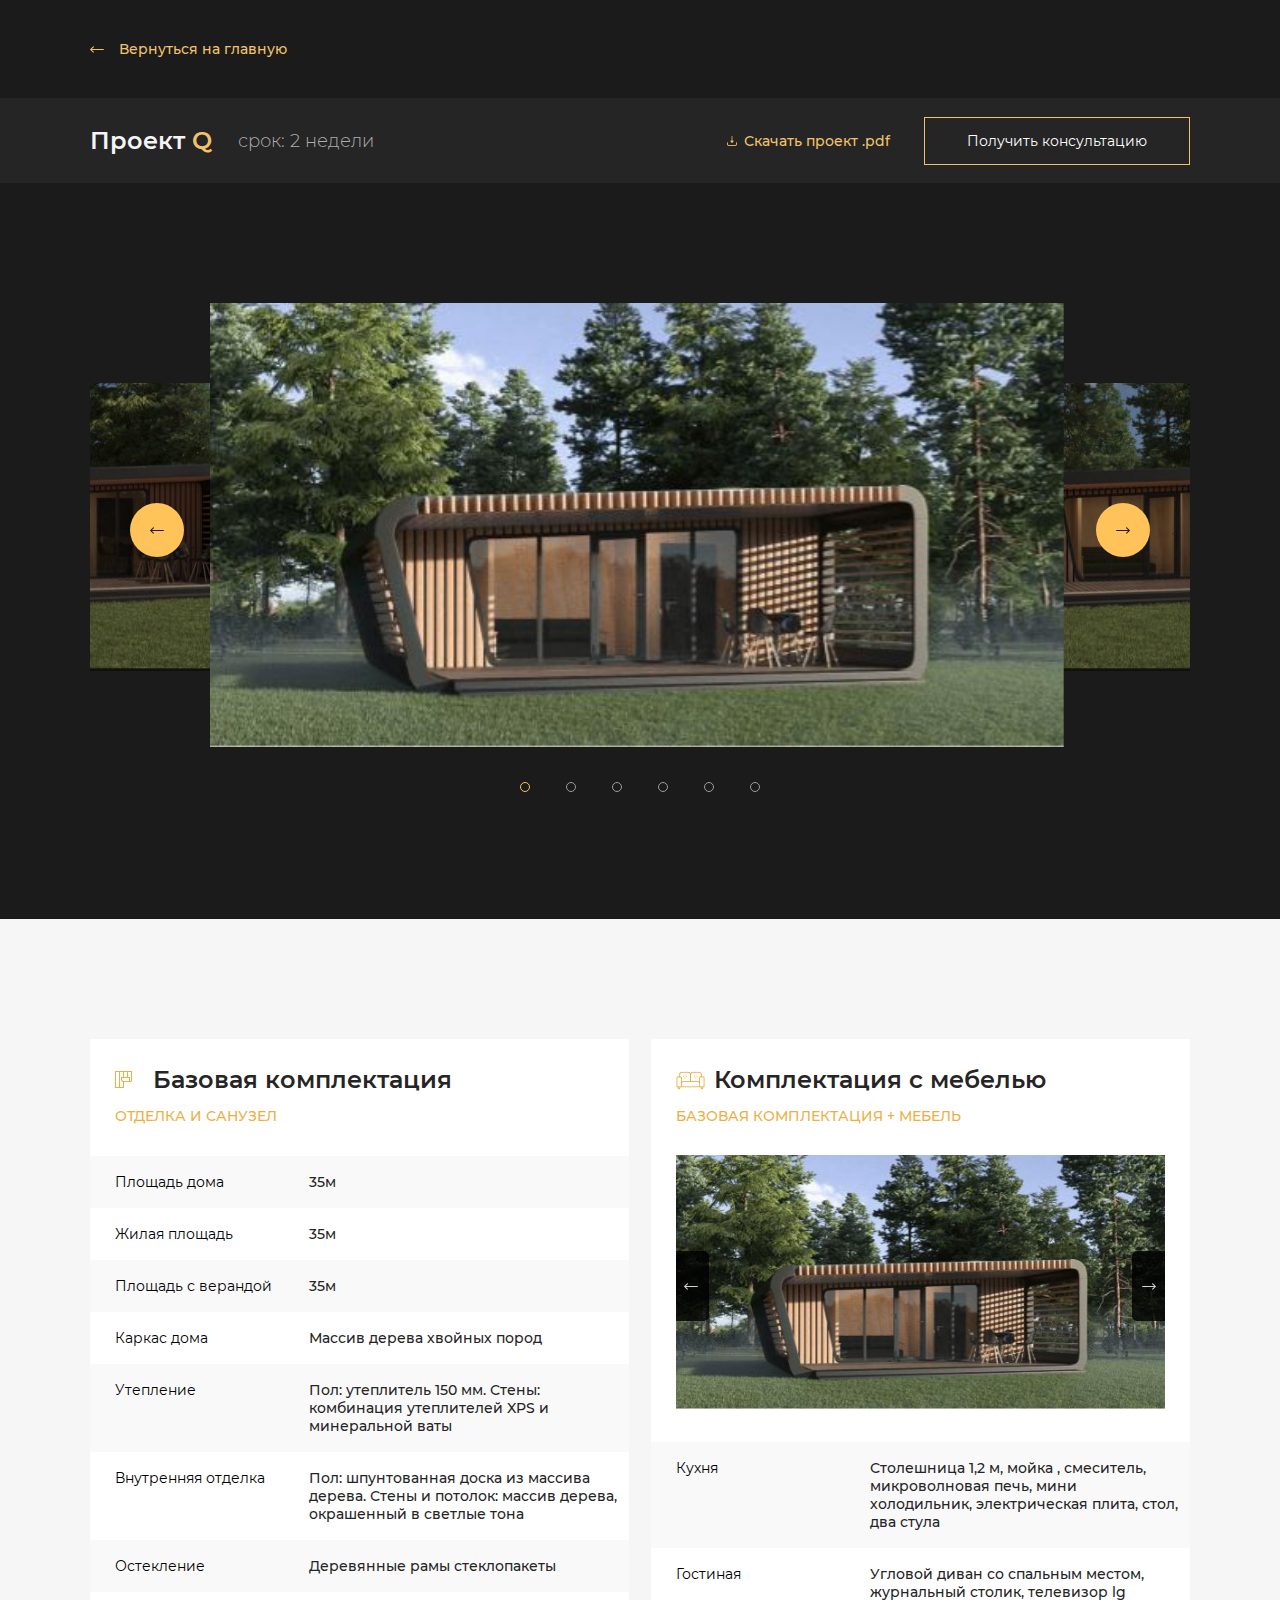
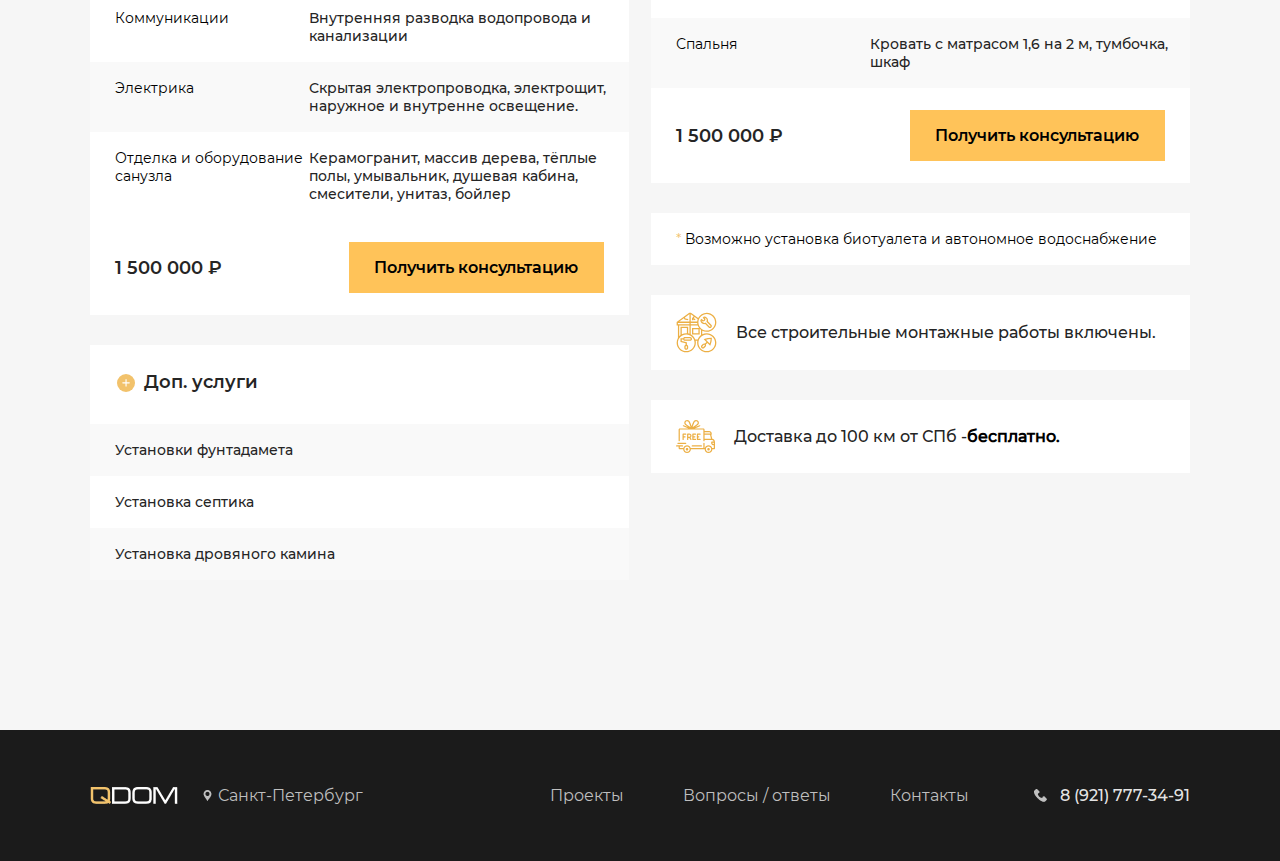
==== commit 3564fb7b: "end of product page" ====
--- a/product.html
+++ b/product.html
@@ -147,8 +147,21 @@
                     </div>
                 </div>
     
-                <div class="product-table">
-    
+                <div class="product-table dop--table">
+                    <div class="product-table--title">
+                        <h3>
+                            <img src="./img/table3.svg" alt="">
+                            Доп. услуги</h3>
+                    </div>
+                    <div class="product-table--row">
+                        <p class="left left-big">Установки фунтадамета</p>
+                    </div>
+                    <div class="product-table--row">
+                        <p class="left left-big">Установка септика</p>
+                    </div>
+                    <div class="product-table--row">
+                        <p class="left left-big">Установка дровяного камина</p>
+                    </div>
                 </div>
             </div>
 
@@ -166,6 +179,7 @@
                             <img src="./img/tmp/product3.jpg" alt="">
                             <img src="./img/tmp/product4.jpg" alt="">
                         </div>
+                        <div id="tableNavWrapper"></div>
                     </div>
                     <div class="product-table--row">
                         <p class="left">Кухня</p>
@@ -186,7 +200,25 @@
                 </div>
     
                 <div class="product-table">
-    
+                    <div class="product-table--row">
+                        <p class="left left-big left-star"> Возможно установка биотуалета и автономное водоснабжение</p>
+                    </div>
+                </div>
+
+                <div class="product-table">
+                    <div class="product-table--row">
+                        <p class="table-all">
+                            <img src="./img/table5.svg" alt="">
+                            Все строительные монтажные работы включены.</p>
+                    </div>
+                </div>
+
+                <div class="product-table">
+                    <div class="product-table--row">
+                        <p class="table-all">
+                            <img src="./img/table6.svg" alt="">
+                            Доставка до 100 км от СПб - <span>бесплатно.</span></p>
+                    </div>
                 </div>
             </div>
         </section>
--- a/style.min.css
+++ b/style.min.css
@@ -1 +1 @@
-*{padding:0;margin:0;box-sizing:border-box}html{font-size:10px;overflow-x:hidden}body{overflow-x:hidden;-webkit-box-sizing:border-box;box-sizing:border-box;-webkit-font-smoothing:antialiased;-moz-font-smoothing:antialiased;-o-font-smoothing:antialiased}@font-face{font-family:'Montserrat Light';src:url("./fonts/Montserrat-Light.eot");src:url("./fonts/Montserrat-Light.eot?#iefix") format("embedded-opentype"),url("./fonts/Montserrat-Light.woff") format("woff"),url("./fonts/Montserrat-Light.ttf") format("truetype");font-weight:normal;font-style:normal}@font-face{font-family:'Montserrat Regular';src:url("./fonts/Montserrat-Regular.eot");src:url("./fonts/Montserrat-Regular.eot?#iefix") format("embedded-opentype"),url("./fonts/Montserrat-Regular.woff") format("woff"),url("./fonts/Montserrat-Regular.ttf") format("truetype");font-weight:normal;font-style:normal;font-display:swap}@font-face{font-family:'Montserrat Medium';src:url("./fonts/Montserrat-Medium.eot");src:url("./fonts/Montserrat-Medium.eot?#iefix") format("embedded-opentype"),url("./fonts/Montserrat-Medium.woff") format("woff"),url("./fonts/Montserrat-Medium.ttf") format("truetype");font-weight:normal;font-style:normal;font-display:swap}@font-face{font-family:'Montserrat Semibold';src:url("./fonts/Montserrat-SemiBold.eot");src:url("./fonts/Montserrat-SemiBold.eot?#iefix") format("embedded-opentype"),url("./fonts/Montserrat-SemiBold.woff") format("woff"),url("./fonts/Montserrat-SemiBold.ttf") format("truetype");font-weight:normal;font-style:normal;font-display:swap}@font-face{font-family:'Montserrat Bold';src:url("./fonts/Montserrat-ExtraBold.eot");src:url("./fonts/Montserrat-ExtraBold.eot?#iefix") format("embedded-opentype"),url("./fonts/Montserrat-ExtraBold.woff") format("woff"),url("./fonts/Montserrat-ExtraBold.ttf") format("truetype");font-weight:normal;font-style:normal;font-display:swap}@font-face{font-family:'Montserrat Black';src:url("./fonts/Montserrat-Black.eot");src:url("./fonts/Montserrat-Black.eot?#iefix") format("embedded-opentype"),url("./fonts/Montserrat-Black.woff") format("woff"),url("./fonts/Montserrat-Black.ttf") format("truetype");font-weight:normal;font-style:normal;font-display:swap}section{position:relative;width:1100px;margin:0 auto}h1{font-family:'Montserrat Semibold';font-size:64px;text-shadow:0px 4px 26px rgba(0,0,0,0.25);color:#FFFFFF}h2{font-family:'Montserrat Semibold';font-size:30px;color:#F5F5F5}h3{font-family:'Montserrat Semibold';font-size:18px;color:#ddd}p{font-family:'Montserrat Regular';font-size:16px}span{font-family:'Montserrat Light';font-size:14px}a{font-family:'Montserrat Semibold';font-size:16px;text-decoration:none;outline:none;cursor:pointer;-webkit-transition:.3s;-moz-transition:.3s;-o-transition:.3s;transition:.3s}button{font-family:'Montserrat Semibold';border:none;cursor:pointer;border-radius:2px;-webkit-transition:.3s;-moz-transition:.3s;-o-transition:.3s;transition:.3s;display:-webkit-box;display:-moz-box;display:-webkit-flex;display:-ms-flexbox;display:flex;-webkit-box-align:center;-moz-box-align:center;-ms-flex-align:center;align-items:center;-webkit-box-pack:justify;-moz-box-pack:justify;-ms-flex-pack:justify;justify-content:space-between}button img{margin-left:15px}.number p:hover,.number p:focus,nav a:hover,nav a:focus{color:white}.btn{display:inline-block;padding:1em 1.6em;background-color:#FFC359;color:black;font-size:14px}.btn.dark{font-family:'Montserrat Regular';background-color:#1B1B1B;border:1px solid #F2C26B;color:white;font-size:14px;padding:1em 3em}a.btn{font-size:16px}.btn:hover,.btn:focus{background:#FFFFFF}.btn.dark:hover,.btn.dark:focus{background-color:#FFC359;color:black}.btn:active{background:#D2A75A}.btn.dark:active{background:#D2A75A}.wrapper{padding:120px 0;overflow:hidden;background:#F6F6F6}.wrapper-dark{background-color:#1B1B1B}.burger{display:none}header{display:-webkit-box;display:-moz-box;display:-webkit-flex;display:-ms-flexbox;display:flex;-webkit-box-align:center;-moz-box-align:center;-ms-flex-align:center;align-items:center;position:absolute;z-index:20;top:0;left:0;width:100%;height:107px;border-bottom:2px solid rgba(255,255,255,0.1);color:#BFBFBF}.header-in,.header-left,.place,nav,.footer-in,.footer-right,.footer-left,.footer,.header-right,.number{display:-webkit-box;display:-moz-box;display:-webkit-flex;display:-ms-flexbox;display:flex;-webkit-box-pack:justify;-moz-box-pack:justify;-ms-flex-pack:justify;justify-content:space-between;-webkit-box-align:center;-moz-box-align:center;-ms-flex-align:center;align-items:center}.place{margin-left:25px}.place p{margin-left:6px}nav{width:419px;margin-right:65px}nav a{font-family:'Montserrat Regular';color:#BFBFBF}.number p{font-family:'Montserrat Medium';color:rgba(255,255,255,0.9);margin-left:13px;-webkit-transition:.3s;-moz-transition:.3s;-o-transition:.3s;transition:.3s}.mobileNumber{display:none}.first-slide{position:relative;overflow:hidden}.first-slide-slider{position:relative;z-index:0;width:100%;height:100%;overflow:hidden}.first-slide-slider img{object-fit:cover;width:100vw;height:690px}.first-slide-slider .owl-item.active img{-webkit-transition:12.6s;-moz-transition:12.6s;-o-transition:12.6s;transition:12.6s;transform:scale(1.3)}.first-slide--bg{position:absolute;z-index:1;top:0;left:0;width:100%;height:100%;background:linear-gradient(180deg, rgba(27,27,27,0.72) 0%, rgba(27,27,27,0) 100%)}.dark-rec{position:absolute;z-index:2;right:0;bottom:0;width:21%;height:160px;background:rgba(27,27,27,0.72)}.first-slide--info{display:-webkit-box;display:-moz-box;display:-webkit-flex;display:-ms-flexbox;display:flex;-webkit-box-align:center;-moz-box-align:center;-ms-flex-align:center;align-items:center;height:160px;background:rgba(27,27,27,0.72);position:absolute;z-index:2;right:0;bottom:0;width:40%;padding-left:82px;border-left:2px solid rgba(255,255,255,0.1)}.first-slide--info p{font-size:24px;color:#F2C26B}.first-slide--info span{color:rgba(255,255,255,0.6)}.first-slide-title{position:absolute;z-index:3;margin-top:23%}.first-slide-title p{font-family:'Montserrat Semibold';font-size:48px;color:#F2C26B;margin-bottom:42px}p.light{margin:22px 0;color:rgba(255,255,255,0.8);width:612px;opacity:0.7}.product-wrapper{display:-webkit-box;display:-moz-box;display:-webkit-flex;display:-ms-flexbox;display:flex;-webkit-box-pack:justify;-moz-box-pack:justify;-ms-flex-pack:justify;justify-content:space-between;flex-wrap:wrap}article{position:relative;width:49%;margin-bottom:50px}.article-img--product{width:100%;height:280px;object-fit:cover}.article-info{width:370px}.article-title{position:relative;height:70px;display:-webkit-box;display:-moz-box;display:-webkit-flex;display:-ms-flexbox;display:flex;-webkit-box-align:center;-moz-box-align:center;-ms-flex-align:center;align-items:center}.article-title h3 span{font-family:'Montserrat Semibold';color:#F2C26B;font-size:18px}.article-title p{font-family:'Montserrat Regular';color:#B6B6B6;font-size:18px;margin-left:22px}.article-title::after{content:"";position:absolute;bottom:0;left:0;width:100%;height:1px;background-color:#F2C26B}.article-rub{font-family:'Montserrat Medium';font-size:16px;color:#BBBBBB;margin:16px 0 11px}.article-time{font-size:14px;color:#B5B5B5}.article-link{display:-webkit-box;display:-moz-box;display:-webkit-flex;display:-ms-flexbox;display:flex;-webkit-box-pack:justify;-moz-box-pack:justify;-ms-flex-pack:justify;justify-content:space-between;-webkit-box-align:center;-moz-box-align:center;-ms-flex-align:center;align-items:center;margin-top:22px}.download{display:-webkit-box;display:-moz-box;display:-webkit-flex;display:-ms-flexbox;display:flex;-webkit-box-pack:justify;-moz-box-pack:justify;-ms-flex-pack:justify;justify-content:space-between;-webkit-box-align:center;-moz-box-align:center;-ms-flex-align:center;align-items:center;font-family:'Montserrat Medium';color:#F2C26B;font-size:14px}.download img{margin-right:7px}.download .download-img--hover{display:none}.download:hover,.download:focus{color:#FFFFFF}.download:hover .download-img,.download:focus .download-img{display:none}.download:hover .download-img--hover,.download:focus .download-img--hover{display:block}.mobileElemHidden{position:absolute}.mobileElemHidden0{right:60px;top:-50px;width:114px}.mobileElemHidden1{right:30px;bottom:-180px;width:114px}.mobileElemHidden2{right:-60px;top:40%;width:114px}.mobileElemHidden3{left:-130px;top:60%;width:114px}.advantage-wrapper{display:-webkit-box;display:-moz-box;display:-webkit-flex;display:-ms-flexbox;display:flex;-webkit-box-pack:justify;-moz-box-pack:justify;-ms-flex-pack:justify;justify-content:space-between;flex-wrap:wrap}.advantage-elem{position:relative;width:32%;margin-bottom:20px;padding:62px 26px 45px;background:#FFFFFF;border-radius:2px}.advantage-elem h3{font-size:20px;line-height:24px;color:#252525}.advantage-elem p{font-size:14px;line-height:17px;color:#252525}.advantage-elem:nth-child(2n){padding-top:87px}.advantage-elem--dark{display:-webkit-box;display:-moz-box;display:-webkit-flex;display:-ms-flexbox;display:flex;-webkit-box-align:center;-moz-box-align:center;-ms-flex-align:center;align-items:center;justify-content:center;background-color:#1B1B1B;padding:0 !important}.advantage-elem--dark .btn{border-radius:2px}.advantage-elem--img{position:absolute;right:0;top:0}.mobileElemHidden4{left:-150px;top:-20px}.mobileElemHidden5{right:-120px;bottom:20%}h2.light{font-size:30px;line-height:37px;color:#F5F5F5;margin-bottom:50px}h2.dark{font-size:36px;line-height:44px;color:#252525;margin-bottom:44px}.faq-wrapper{position:relative}.faq-left{width:57%}.faq-title{position:relative;display:-webkit-box;display:-moz-box;display:-webkit-flex;display:-ms-flexbox;display:flex;-webkit-box-pack:justify;-moz-box-pack:justify;-ms-flex-pack:justify;justify-content:space-between;-webkit-box-align:center;-moz-box-align:center;-ms-flex-align:center;align-items:center;min-height:76px;cursor:pointer}.faq-title img,.faq-title div{position:relative;-webkit-transition:.3s;-moz-transition:.3s;-o-transition:.3s;transition:.3s}.faq-title h3{font-size:18px;line-height:22px;color:#DDDDDD}.faq-title div::before{-webkit-transition:.3s;-moz-transition:.3s;-o-transition:.3s;transition:.3s;content:"";position:absolute;background:#F2C26B;width:32px;height:32px;border-radius:50%;top:-9px;left:-9px;opacity:0}.faq-title div{margin-right:25px}.faq-right--top{position:relative;height:300px}.mobileElemHidden6{left:55%}.mobileElemHidden7{margin-left:-77px;left:50%;opacity:.87}.faq-section{display:-webkit-box;display:-moz-box;display:-webkit-flex;display:-ms-flexbox;display:flex;-webkit-box-pack:justify;-moz-box-pack:justify;-ms-flex-pack:justify;justify-content:space-between}.faq-right{width:41%}.faq-title:hover div::before,.faq-title:focus div::before{opacity:1}.faq-text{font-family:'Montserrat Light';font-size:14px;line-height:21px;color:#A6A6A6;padding-bottom:0px;height:0;overflow:hidden;opacity:0;-webkit-transition:.3s;-moz-transition:.3s;-o-transition:.3s;transition:.3s}input[type="checkbox"]{display:none;opacity:0;width:1px}input[type="checkbox"]:checked+div>.faq-text{height:auto;opacity:1;padding-bottom:28px}input[type="checkbox"]:checked+div>.faq-title img{transform:rotate(45deg)}label .line{display:block;width:100%;opacity:0.6;border-bottom:1px solid #F2C26B;bottom:0}.faq-right--bottom{border-radius:15px;background-color:#252525;width:100%;height:360px;padding:43px 40px}.faq-right--bottom h2{margin-bottom:10px}.faq-right--bottom p{font-size:16px;color:#848484}input[type="text"]{width:100%;border:none;outline:none;background-color:#252525;border-bottom:1px solid rgba(255,255,255,0.15);font-size:14px;color:rgba(166,166,166,0.6);padding:10px 0;font-family:'Montserrat Regular';margin-top:30px;-webkit-transition:.3s;-moz-transition:.3s;-o-transition:.3s;transition:.3s}input[type="text"]:nth-child(2){margin-bottom:30px}input[type="text"]:focus,input[type="text"]:hover,input[type="text"]:active{border-bottom:1px solid white;color:white}.mobileElemHidden8{left:-170px;top:60%}.step-elem{position:relative;width:32%;min-height:222px;background:#FFFFFF;border-radius:2px;padding:8px 20px}.step-elem p{font-size:14px;line-height:17px;color:#252525}.step-elem .btn{border-radius:2px;margin-top:25px}.steps-wrapper{display:-webkit-box;display:-moz-box;display:-webkit-flex;display:-ms-flexbox;display:flex;-webkit-box-pack:justify;-moz-box-pack:justify;-ms-flex-pack:justify;justify-content:space-between;flex-wrap:wrap}.step-elem-title{display:-webkit-box;display:-moz-box;display:-webkit-flex;display:-ms-flexbox;display:flex;-webkit-box-pack:justify;-moz-box-pack:justify;-ms-flex-pack:justify;justify-content:space-between;-webkit-box-align:center;-moz-box-align:center;-ms-flex-align:center;align-items:center;margin-bottom:11px}.step-elem-title h3{width:201px;font-size:20px;line-height:24px;color:#252525}.step-elem-title h4{font-family:'Montserrat Bold';font-size:36px;line-height:44px;color:#252525;opacity:0.3}.mobileElemHidden9{right:-30px;top:0px}.mobileElemHidden10{left:-130px;bottom:-50px}.slider-elem{width:100%;height:100%;position:relative}.slider-elem img{width:100%;height:100%;object-fit:cover}.slider-wrapper .owl-item .dark-fon{position:absolute;top:0;left:0;width:100%;height:100%;background-color:black;opacity:0.4}.slider-wrapper .owl-item.active.center{width:854px !important;height:443.7px !important;z-index:1;margin:-80px -155px}.slider-wrapper .owl-item.active.center .dark-fon{opacity:0}.slider-wrapper .owl-stage-outer{height:444px !important;padding-top:80px !important}#sliderNavWrapper{display:-webkit-box;display:-moz-box;display:-webkit-flex;display:-ms-flexbox;display:flex;-webkit-box-pack:justify;-moz-box-pack:justify;-ms-flex-pack:justify;justify-content:space-between;position:relative}#sliderNavWrapper button{-webkit-transition:.3s;-moz-transition:.3s;-o-transition:.3s;transition:.3s;background-color:#1B1B1B;font-size:0;border:none;outline:none;position:absolute}#sliderNavWrapper button span{display:none}#sliderNavWrapper .owl-prev{-webkit-transition:.3s;-moz-transition:.3s;-o-transition:.3s;transition:.3s;position:absolute;width:54px;height:54px;background:#FFC359;border-radius:50%;z-index:2;left:40px;top:200px}#sliderNavWrapper .owl-prev span{display:none}#sliderNavWrapper .owl-prev::before{-webkit-transition:.3s;-moz-transition:.3s;-o-transition:.3s;transition:.3s;position:absolute;content:'';width:14px;height:7px;z-index:1;background-image:url("./img/arrow-slider.svg");margin-left:-7px;left:50%}#sliderNavWrapper .owl-next{-webkit-transition:.3s;-moz-transition:.3s;-o-transition:.3s;transition:.3s;position:absolute;width:54px;height:54px;background:#FFC359;border-radius:50%;z-index:2;right:40px;top:200px}#sliderNavWrapper .owl-next span{display:none}#sliderNavWrapper .owl-next::before{-webkit-transition:.3s;-moz-transition:.3s;-o-transition:.3s;transition:.3s;position:absolute;content:'';width:14px;height:7px;z-index:1;background-image:url("./img/arrow-slider.svg");transform:rotate(180deg);margin-left:-7px;left:50%}#sliderNavWrapper .owl-prev:active,#sliderNavWrapper .owl-next:active{background:#D2A75A}#sliderNavWrapper .owl-prev:hover::before,#sliderNavWrapper .owl-prev:focus::before,#sliderNavWrapper .owl-next:hover::before,#sliderNavWrapper .owl-next:focus::before{background-image:url("./img/slider-arrow--hover.svg")}#sliderNavWrapper .owl-prev:active::before,#sliderNavWrapper .owl-next:active::before{background-image:url("./img/arrow-slider.svg")}.pre-footer--text a{display:inline-block;font-size:18px;line-height:22px;color:#252525;margin-bottom:22px}.pre-footer--mail{position:relative}.pre-footer--mail::after{position:absolute;content:"";width:294px;height:0px;border:2px solid #F2C26B;left:0;bottom:-33px}.pre-footer{display:-webkit-box;display:-moz-box;display:-webkit-flex;display:-ms-flexbox;display:flex;-webkit-box-pack:justify;-moz-box-pack:justify;-ms-flex-pack:justify;justify-content:space-between}.pre-footer-right{height:286px;position:absolute;bottom:0;right:0;width:60vw}.wrapper-pre-footer{position:relative}.footer-in .place p{color:#BFBFBF}.popup-fon{position:fixed;display:none;z-index:100;width:100%;height:100%;top:0;left:0;background:rgba(255,255,255,0.5)}.popup{position:fixed;display:none;z-index:101;width:540px;height:380px;background:#252525;border-radius:15px;margin:-190px 0 0 -270px;top:50%;left:50%;padding:40px}.popup p{color:#848484;margin:10px 0 10px}.popup-close{position:absolute;right:40px;top:40px;width:25px;height:25px;cursor:pointer}.popup-close span{display:block;width:100%;border:1.5px solid #464646;-webkit-transition:.3s;-moz-transition:.3s;-o-transition:.3s;transition:.3s}.popup-close span:nth-child(1){transform:rotate(45deg)}.popup-close span:nth-child(2){position:absolute;top:0;transform:rotate(-45deg)}.popup-close:hover span,.popup-close:focus span{border:1.5px solid #FFFFFF}.popup-close:active span{border:1.5px solid #363636}.header-top{display:-webkit-box;display:-moz-box;display:-webkit-flex;display:-ms-flexbox;display:flex;-webkit-box-pack:justify;-moz-box-pack:justify;-ms-flex-pack:justify;justify-content:space-between;-webkit-box-align:center;-moz-box-align:center;-ms-flex-align:center;align-items:center;background-color:#1B1B1B;min-height:98px}.header-top a{display:-webkit-box;display:-moz-box;display:-webkit-flex;display:-ms-flexbox;display:flex;-webkit-box-align:center;-moz-box-align:center;-ms-flex-align:center;align-items:center;-webkit-transition:.3s;-moz-transition:.3s;-o-transition:.3s;transition:.3s;font-family:'Montserrat Medium';font-size:14px;color:#F2C26B}.header-top a img{margin-right:15px}.header-top a .back-img--hover{display:none}.header-top a .back-img{display:inline-block}.header-top a:hover{color:white}.header-top a:hover .back-img{display:none}.header-top a:hover .back-img--hover{display:inline-block}.header-dawn{display:-webkit-box;display:-moz-box;display:-webkit-flex;display:-ms-flexbox;display:flex;-webkit-box-pack:justify;-moz-box-pack:justify;-ms-flex-pack:justify;justify-content:space-between;-webkit-box-align:center;-moz-box-align:center;-ms-flex-align:center;align-items:center;background-color:#252525;min-height:85px}.header-dawn section{display:-webkit-box;display:-moz-box;display:-webkit-flex;display:-ms-flexbox;display:flex;-webkit-box-pack:justify;-moz-box-pack:justify;-ms-flex-pack:justify;justify-content:space-between;-webkit-box-align:center;-moz-box-align:center;-ms-flex-align:center;align-items:center}.product-title{font-size:24px}.product-title span{font-family:'Montserrat Semibold';font-size:24px;color:#F2C26B}.header-dawn--left,.header-dawn--right{display:-webkit-box;display:-moz-box;display:-webkit-flex;display:-ms-flexbox;display:flex;-webkit-box-align:center;-moz-box-align:center;-ms-flex-align:center;align-items:center}.header-dawn--right .btn{background-color:#252525;margin-left:34px}.header-dawn--left p{font-family:'Montserrat Light';font-size:18px;line-height:22px;color:#AEAEAE;margin-left:26px}.owl-dot span{width:8px;height:8px;border:1px solid #9D9D9D;background-color:#1B1B1B !important;-webkit-transition:.3s;-moz-transition:.3s;-o-transition:.3s;transition:.3s}.slider-dots-disabled .owl-dots{display:none}.owl-dots{margin-top:30px}.owl-dots button,.owl-dots .owl-dot{outline:none;position:relative}.owl-dot.active span{border:1px solid #F2C26B}.owl-theme .owl-dots .owl-dot span{margin:5px 18px}.product-table--row:nth-child(2n){background:#F9F9F9}.product-table--row:nth-child(2n+1),.product-table--title{background:#FFFFFF}.product-table{width:100%;margin-bottom:30px}.product-table--row{display:-webkit-box;display:-moz-box;display:-webkit-flex;display:-ms-flexbox;display:flex;min-height:52px;padding:17px 12px 17px 25px}.product-table:nth-child(2n+1){margin-right:2%}.product-table--img{width:100%;margin-top:30px}.product-table--img img{width:100%;height:100%;object-fit:cover}p.left{display:block;width:220px !important;line-height:18px;font-size:14px}p.right{font-family:'Montserrat Medium';width:350px;font-size:14px;color:#252525;font-weight:500}.product-table--footer{display:-webkit-box;display:-moz-box;display:-webkit-flex;display:-ms-flexbox;display:flex;-webkit-box-pack:justify;-moz-box-pack:justify;-ms-flex-pack:justify;justify-content:space-between;-webkit-box-align:center;-moz-box-align:center;-ms-flex-align:center;align-items:center;height:95px;background:#FFFFFF;padding:0 25px 0 25px}.product-table--footer .price{font-family:'Montserrat Semibold';font-size:18px;line-height:22px;color:#252525}.product-table--title{padding:26px 25px 31px 25px}.product-table--title h3{position:relative;font-size:24px;color:#252525;margin-left:38px}.product-table--title h3 img{position:absolute;left:-38px;top:6px}.product-table--title p{font-family:'Montserrat Medium';font-size:14px;line-height:17px;text-transform:uppercase;color:#ECAF44;margin-top:14px}.product-table-left,.product-table-right{width:49%}.product-tables-wrapper{display:-webkit-box;display:-moz-box;display:-webkit-flex;display:-ms-flexbox;display:flex;-webkit-box-pack:justify;-moz-box-pack:justify;-ms-flex-pack:justify;justify-content:space-between}@media screen and (max-height: 690px){.first-slide-slider,.first-slide-slider img{height:100vh}}@media screen and (max-width: 1336px){.first-slide--info{width:35%}}@media screen and (max-width: 1100px){.slider-active-wrapper section{width:700px}.header-top{min-height:68px}.slider-wrapper .owl-item.active.center{width:664px !important;height:auto !important;margin:0 !important}#sliderNavWrapper .owl-prev,#sliderNavWrapper .owl-next{top:150px}#sliderNavWrapper .owl-prev{left:-27px}#sliderNavWrapper .owl-next{right:-27px}.slider-wrapper .owl-stage-outer{height:auto !important;padding-top:0px !important}section{width:100%;padding:0 18px}header{height:77px}nav{width:370px;margin-right:41px}.place{margin-left:9px}.first-slide--info{height:100px;width:auto;padding-left:42px;padding-right:18px}.faq-left,.faq-right{width:49%}}@media screen and (max-width: 1000px){.advantage-elem{width:49%}.burger{display:-webkit-box;display:-moz-box;display:-webkit-flex;display:-ms-flexbox;display:flex;flex-direction:column;-webkit-box-pack:justify;-moz-box-pack:justify;-ms-flex-pack:justify;justify-content:space-between;z-index:40;width:30px;height:25px;cursor:pointer}.burger span{background-color:#FFFFFF;display:inline-block;width:100%;height:3px;border-radius:5px;margin-left:auto;-webkit-transition:.3s;-moz-transition:.3s;-o-transition:.3s;transition:.3s}.burger span:nth-child(2){width:22px}.burger span:nth-child(3){width:11px}.burger:hover span,.burger:focus span{width:100%}header{border-bottom:none}.header-right{width:350px;position:fixed;z-index:30;right:-100%;flex-direction:column;height:100vh;top:0;justify-content:flex-start;align-items:baseline;background-color:#1B1B1B;padding:30px;-webkit-transition:.3s;-moz-transition:.3s;-o-transition:.3s;transition:.3s}.header-right nav{flex-direction:column;align-items:baseline;width:100%;margin-top:25%}.header-right nav a{font-size:24px;margin-top:46px}.header-right .number{position:absolute;bottom:30px;left:30px}.header-right .number p{font-size:24px}.activeBurger{position:fixed;z-index:50;right:18px;top:35px}.activeBurger span{width:100% !important}.activeBurger span:nth-child(1){display:none}.activeBurger span:nth-child(2){transform:rotate(45deg)}.activeBurger span:nth-child(3){transform:rotate(-45deg);position:absolute;top:0}.activeNav{right:0}}@media screen and (max-width: 900px){.footer-in,.footer-in nav,.footer-right{-webkit-box-direction:normal;-webkit-box-orient:vertical;-moz-box-direction:normal;-moz-box-orient:vertical;flex-direction:column;align-items:flex-start}footer{padding:34px 0 50px}.footer-in nav{margin-top:17px;margin-bottom:40px}.footer-in nav a{margin-top:34px}.faq-section{flex-wrap:wrap}.faq-left,.faq-right{width:100%}.faq-right--top{display:none}.faq-right--bottom{margin-top:45px}.pre-footer-right{height:286px;position:relative;width:100%;padding:0 15px;margin-top:35px}.pre-footer--mail::after{display:none}.map-line{width:100%;height:0px;border:2px solid #F2C26B;padding:0 15px}}footer{display:-webkit-box;display:-moz-box;display:-webkit-flex;display:-ms-flexbox;display:flex;-webkit-box-pack:justify;-moz-box-pack:justify;-ms-flex-pack:justify;justify-content:space-between;-webkit-box-align:center;-moz-box-align:center;-ms-flex-align:center;align-items:center;width:100%;min-height:131px}@media screen and (max-width: 800px){.step-elem{width:100%;margin-bottom:22px}.article-link{flex-direction:column-reverse;align-items:flex-start}.article-link .download{margin-bottom:22px}.article-img--product{height:150px}.article-title::after{width:60%}.slider-active-wrapper section{width:100%;padding:0 !important}.slider-wrapper .owl-stage-outer{height:auto !important}.slider-active-wrapper{padding:0 !important}.slider-wrapper{height:300px}.slider-wrapper .slider-elem{height:300px}#sliderNavWrapper .owl-prev,#sliderNavWrapper .owl-next{top:115px}.slider-elem{width:100vw}#sliderNavWrapper .owl-prev{left:0;width:32px;height:70px;background:#000000;opacity:0.8;border-radius:0px 4.125px 4.125px 0px}#sliderNavWrapper .owl-next{right:0px;width:32px;height:70px;background:#000000;opacity:0.8;border-radius:4.125px 0px  0px  4.125px}#sliderNavWrapper .owl-next:hover,#sliderNavWrapper .owl-prev:hover{opacity:1}#sliderNavWrapper .owl-prev::before{background-image:url("./img/slider-arrow--hover.svg");opacity:1}#sliderNavWrapper .owl-next::before{background-image:url("./img/slider-arrow--hover.svg");opacity:1}.product-page{padding-bottom:170px !important}.owl-dots{display:none}.header-dawn--right{-webkit-box-direction:normal;-webkit-box-orient:vertical;-moz-box-direction:normal;-moz-box-orient:vertical;flex-direction:column;align-items:flex-start;position:absolute;top:390px}.header-dawn--right .btn{background-color:#1B1B1B;margin-left:0px;margin-top:23px}}@media screen and (max-width: 750px){.first-slide--info{display:none}.desktopNumber{display:none}.mobileNumber{display:inline}.wrapper{padding:80px 0}p.light{width:100%}.advantage-elem{width:100%;min-height:207px}}@media screen and (max-width: 620px){.mobileElemHidden{display:none}.header-right{width:100vw}.header-left{z-index:40}h1{font-size:50px}.first-slide-title p{font-size:30px}.first-slide-title{margin-top:200px}article{width:100%}.article-img--product{height:200px}.faq-right--bottom{height:auto}.first-slide-slider,.first-slide-slider img{height:100vh}.popup{width:100vw;height:100vh;border-radius:0;margin:0;top:0;left:0;padding:40px;padding-top:20vh}.popup input[type="text"]{margin-top:40px}.popup input[type="text"]:nth-child(2){margin-bottom:50px}}@media screen and (max-width: 400px){h1{font-size:36px}.first-slide-title p{font-size:24px}.first-slide-title{margin-top:156px}.article-img--product{height:150px}}
+*{padding:0;margin:0;box-sizing:border-box}html{font-size:10px;overflow-x:hidden}body{overflow-x:hidden;-webkit-box-sizing:border-box;box-sizing:border-box;-webkit-font-smoothing:antialiased;-moz-font-smoothing:antialiased;-o-font-smoothing:antialiased}@font-face{font-family:'Montserrat Light';src:url("./fonts/Montserrat-Light.eot");src:url("./fonts/Montserrat-Light.eot?#iefix") format("embedded-opentype"),url("./fonts/Montserrat-Light.woff") format("woff"),url("./fonts/Montserrat-Light.ttf") format("truetype");font-weight:normal;font-style:normal}@font-face{font-family:'Montserrat Regular';src:url("./fonts/Montserrat-Regular.eot");src:url("./fonts/Montserrat-Regular.eot?#iefix") format("embedded-opentype"),url("./fonts/Montserrat-Regular.woff") format("woff"),url("./fonts/Montserrat-Regular.ttf") format("truetype");font-weight:normal;font-style:normal;font-display:swap}@font-face{font-family:'Montserrat Medium';src:url("./fonts/Montserrat-Medium.eot");src:url("./fonts/Montserrat-Medium.eot?#iefix") format("embedded-opentype"),url("./fonts/Montserrat-Medium.woff") format("woff"),url("./fonts/Montserrat-Medium.ttf") format("truetype");font-weight:normal;font-style:normal;font-display:swap}@font-face{font-family:'Montserrat Semibold';src:url("./fonts/Montserrat-SemiBold.eot");src:url("./fonts/Montserrat-SemiBold.eot?#iefix") format("embedded-opentype"),url("./fonts/Montserrat-SemiBold.woff") format("woff"),url("./fonts/Montserrat-SemiBold.ttf") format("truetype");font-weight:normal;font-style:normal;font-display:swap}@font-face{font-family:'Montserrat Bold';src:url("./fonts/Montserrat-ExtraBold.eot");src:url("./fonts/Montserrat-ExtraBold.eot?#iefix") format("embedded-opentype"),url("./fonts/Montserrat-ExtraBold.woff") format("woff"),url("./fonts/Montserrat-ExtraBold.ttf") format("truetype");font-weight:normal;font-style:normal;font-display:swap}@font-face{font-family:'Montserrat Black';src:url("./fonts/Montserrat-Black.eot");src:url("./fonts/Montserrat-Black.eot?#iefix") format("embedded-opentype"),url("./fonts/Montserrat-Black.woff") format("woff"),url("./fonts/Montserrat-Black.ttf") format("truetype");font-weight:normal;font-style:normal;font-display:swap}section{position:relative;width:1100px;margin:0 auto}h1{font-family:'Montserrat Semibold';font-size:64px;text-shadow:0px 4px 26px rgba(0,0,0,0.25);color:#FFFFFF}h2{font-family:'Montserrat Semibold';font-size:30px;color:#F5F5F5}h3{font-family:'Montserrat Semibold';font-size:18px;color:#ddd}p{font-family:'Montserrat Regular';font-size:16px}span{font-family:'Montserrat Light';font-size:14px}a{font-family:'Montserrat Semibold';font-size:16px;text-decoration:none;outline:none;cursor:pointer;-webkit-transition:.3s;-moz-transition:.3s;-o-transition:.3s;transition:.3s}button{font-family:'Montserrat Semibold';border:none;cursor:pointer;border-radius:2px;-webkit-transition:.3s;-moz-transition:.3s;-o-transition:.3s;transition:.3s;display:-webkit-box;display:-moz-box;display:-webkit-flex;display:-ms-flexbox;display:flex;-webkit-box-align:center;-moz-box-align:center;-ms-flex-align:center;align-items:center;-webkit-box-pack:justify;-moz-box-pack:justify;-ms-flex-pack:justify;justify-content:space-between}button img{margin-left:15px}.number p:hover,.number p:focus,nav a:hover,nav a:focus{color:white}.btn{display:inline-block;padding:1em 1.6em;background-color:#FFC359;color:black;font-size:14px}.btn.dark{font-family:'Montserrat Regular';background-color:#1B1B1B;border:1px solid #F2C26B;color:white;font-size:14px;padding:1em 3em}a.btn{font-size:16px}.btn:hover,.btn:focus{background:#FFFFFF}.btn.dark:hover,.btn.dark:focus{background-color:#FFC359;color:black}.btn:active{background:#D2A75A}.btn.dark:active{background:#D2A75A}.wrapper{padding:120px 0;overflow:hidden;background:#F6F6F6}.wrapper-dark{background-color:#1B1B1B}.burger{display:none}header{display:-webkit-box;display:-moz-box;display:-webkit-flex;display:-ms-flexbox;display:flex;-webkit-box-align:center;-moz-box-align:center;-ms-flex-align:center;align-items:center;position:absolute;z-index:20;top:0;left:0;width:100%;height:107px;border-bottom:2px solid rgba(255,255,255,0.1);color:#BFBFBF}.header-in,.header-left,.place,nav,.footer-in,.footer-right,.footer-left,.footer,.header-right,.number{display:-webkit-box;display:-moz-box;display:-webkit-flex;display:-ms-flexbox;display:flex;-webkit-box-pack:justify;-moz-box-pack:justify;-ms-flex-pack:justify;justify-content:space-between;-webkit-box-align:center;-moz-box-align:center;-ms-flex-align:center;align-items:center}.place{margin-left:25px}.place p{margin-left:6px}nav{width:419px;margin-right:65px}nav a{font-family:'Montserrat Regular';color:#BFBFBF}.number p{font-family:'Montserrat Medium';color:rgba(255,255,255,0.9);margin-left:13px;-webkit-transition:.3s;-moz-transition:.3s;-o-transition:.3s;transition:.3s}.mobileNumber{display:none}.first-slide{position:relative;overflow:hidden}.first-slide-slider{position:relative;z-index:0;width:100%;height:100%;overflow:hidden}.first-slide-slider img{object-fit:cover;width:100vw;height:690px}.first-slide-slider .owl-item.active img{-webkit-transition:12.6s;-moz-transition:12.6s;-o-transition:12.6s;transition:12.6s;transform:scale(1.3)}.first-slide--bg{position:absolute;z-index:1;top:0;left:0;width:100%;height:100%;background:linear-gradient(180deg, rgba(27,27,27,0.72) 0%, rgba(27,27,27,0) 100%)}.dark-rec{position:absolute;z-index:2;right:0;bottom:0;width:21%;height:160px;background:rgba(27,27,27,0.72)}.first-slide--info{display:-webkit-box;display:-moz-box;display:-webkit-flex;display:-ms-flexbox;display:flex;-webkit-box-align:center;-moz-box-align:center;-ms-flex-align:center;align-items:center;height:160px;background:rgba(27,27,27,0.72);position:absolute;z-index:2;right:0;bottom:0;width:40%;padding-left:82px;border-left:2px solid rgba(255,255,255,0.1)}.first-slide--info p{font-size:24px;color:#F2C26B}.first-slide--info span{color:rgba(255,255,255,0.6)}.first-slide-title{position:absolute;z-index:3;margin-top:23%}.first-slide-title p{font-family:'Montserrat Semibold';font-size:48px;color:#F2C26B;margin-bottom:42px}p.light{margin:22px 0;color:rgba(255,255,255,0.8);width:612px;opacity:0.7}.product-wrapper{display:-webkit-box;display:-moz-box;display:-webkit-flex;display:-ms-flexbox;display:flex;-webkit-box-pack:justify;-moz-box-pack:justify;-ms-flex-pack:justify;justify-content:space-between;flex-wrap:wrap}article{position:relative;width:49%;margin-bottom:50px}.article-img--product{width:100%;height:280px;object-fit:cover}.article-info{width:370px}.article-title{position:relative;height:70px;display:-webkit-box;display:-moz-box;display:-webkit-flex;display:-ms-flexbox;display:flex;-webkit-box-align:center;-moz-box-align:center;-ms-flex-align:center;align-items:center}.article-title h3 span{font-family:'Montserrat Semibold';color:#F2C26B;font-size:18px}.article-title p{font-family:'Montserrat Regular';color:#B6B6B6;font-size:18px;margin-left:22px}.article-title::after{content:"";position:absolute;bottom:0;left:0;width:100%;height:1px;background-color:#F2C26B}.article-rub{font-family:'Montserrat Medium';font-size:16px;color:#BBBBBB;margin:16px 0 11px}.article-time{font-size:14px;color:#B5B5B5}.article-link{display:-webkit-box;display:-moz-box;display:-webkit-flex;display:-ms-flexbox;display:flex;-webkit-box-pack:justify;-moz-box-pack:justify;-ms-flex-pack:justify;justify-content:space-between;-webkit-box-align:center;-moz-box-align:center;-ms-flex-align:center;align-items:center;margin-top:22px}.download{display:-webkit-box;display:-moz-box;display:-webkit-flex;display:-ms-flexbox;display:flex;-webkit-box-pack:justify;-moz-box-pack:justify;-ms-flex-pack:justify;justify-content:space-between;-webkit-box-align:center;-moz-box-align:center;-ms-flex-align:center;align-items:center;font-family:'Montserrat Medium';color:#F2C26B;font-size:14px}.download img{margin-right:7px}.download .download-img--hover{display:none}.download:hover,.download:focus{color:#FFFFFF}.download:hover .download-img,.download:focus .download-img{display:none}.download:hover .download-img--hover,.download:focus .download-img--hover{display:block}.mobileElemHidden{position:absolute}.mobileElemHidden0{right:60px;top:-50px;width:114px}.mobileElemHidden1{right:30px;bottom:-180px;width:114px}.mobileElemHidden2{right:-60px;top:40%;width:114px}.mobileElemHidden3{left:-130px;top:60%;width:114px}.advantage-wrapper{display:-webkit-box;display:-moz-box;display:-webkit-flex;display:-ms-flexbox;display:flex;-webkit-box-pack:justify;-moz-box-pack:justify;-ms-flex-pack:justify;justify-content:space-between;flex-wrap:wrap}.advantage-elem{position:relative;width:32%;margin-bottom:20px;padding:62px 26px 45px;background:#FFFFFF;border-radius:2px}.advantage-elem h3{font-size:20px;line-height:24px;color:#252525}.advantage-elem p{font-size:14px;line-height:17px;color:#252525}.advantage-elem:nth-child(2n){padding-top:87px}.advantage-elem--dark{display:-webkit-box;display:-moz-box;display:-webkit-flex;display:-ms-flexbox;display:flex;-webkit-box-align:center;-moz-box-align:center;-ms-flex-align:center;align-items:center;justify-content:center;background-color:#1B1B1B;padding:0 !important}.advantage-elem--dark .btn{border-radius:2px}.advantage-elem--img{position:absolute;right:0;top:0}.mobileElemHidden4{left:-150px;top:-20px}.mobileElemHidden5{right:-120px;bottom:20%}h2.light{font-size:30px;line-height:37px;color:#F5F5F5;margin-bottom:50px}h2.dark{font-size:36px;line-height:44px;color:#252525;margin-bottom:44px}.faq-wrapper{position:relative}.faq-left{width:57%}.faq-title{position:relative;display:-webkit-box;display:-moz-box;display:-webkit-flex;display:-ms-flexbox;display:flex;-webkit-box-pack:justify;-moz-box-pack:justify;-ms-flex-pack:justify;justify-content:space-between;-webkit-box-align:center;-moz-box-align:center;-ms-flex-align:center;align-items:center;min-height:76px;cursor:pointer}.faq-title img,.faq-title div{position:relative;-webkit-transition:.3s;-moz-transition:.3s;-o-transition:.3s;transition:.3s}.faq-title h3{font-size:18px;line-height:22px;color:#DDDDDD}.faq-title div::before{-webkit-transition:.3s;-moz-transition:.3s;-o-transition:.3s;transition:.3s;content:"";position:absolute;background:#F2C26B;width:32px;height:32px;border-radius:50%;top:-9px;left:-9px;opacity:0}.faq-title div{margin-right:25px}.faq-right--top{position:relative;height:300px}.mobileElemHidden6{left:55%}.mobileElemHidden7{margin-left:-77px;left:50%;opacity:.87}.faq-section{display:-webkit-box;display:-moz-box;display:-webkit-flex;display:-ms-flexbox;display:flex;-webkit-box-pack:justify;-moz-box-pack:justify;-ms-flex-pack:justify;justify-content:space-between}.faq-right{width:41%}.faq-title:hover div::before,.faq-title:focus div::before{opacity:1}.faq-text{font-family:'Montserrat Light';font-size:14px;line-height:21px;color:#A6A6A6;padding-bottom:0px;height:0;overflow:hidden;opacity:0;-webkit-transition:.3s;-moz-transition:.3s;-o-transition:.3s;transition:.3s}input[type="checkbox"]{display:none;opacity:0;width:1px}input[type="checkbox"]:checked+div>.faq-text{height:auto;opacity:1;padding-bottom:28px}input[type="checkbox"]:checked+div>.faq-title img{transform:rotate(45deg)}label .line{display:block;width:100%;opacity:0.6;border-bottom:1px solid #F2C26B;bottom:0}.faq-right--bottom{border-radius:15px;background-color:#252525;width:100%;height:360px;padding:43px 40px}.faq-right--bottom h2{margin-bottom:10px}.faq-right--bottom p{font-size:16px;color:#848484}input[type="text"]{width:100%;border:none;outline:none;background-color:#252525;border-bottom:1px solid rgba(255,255,255,0.15);font-size:14px;color:rgba(166,166,166,0.6);padding:10px 0;font-family:'Montserrat Regular';margin-top:30px;-webkit-transition:.3s;-moz-transition:.3s;-o-transition:.3s;transition:.3s}input[type="text"]:nth-child(2){margin-bottom:30px}input[type="text"]:focus,input[type="text"]:hover,input[type="text"]:active{border-bottom:1px solid white;color:white}.mobileElemHidden8{left:-170px;top:60%}.step-elem{position:relative;width:32%;min-height:222px;background:#FFFFFF;border-radius:2px;padding:8px 20px}.step-elem p{font-size:14px;line-height:17px;color:#252525}.step-elem .btn{border-radius:2px;margin-top:25px}.steps-wrapper{display:-webkit-box;display:-moz-box;display:-webkit-flex;display:-ms-flexbox;display:flex;-webkit-box-pack:justify;-moz-box-pack:justify;-ms-flex-pack:justify;justify-content:space-between;flex-wrap:wrap}.step-elem-title{display:-webkit-box;display:-moz-box;display:-webkit-flex;display:-ms-flexbox;display:flex;-webkit-box-pack:justify;-moz-box-pack:justify;-ms-flex-pack:justify;justify-content:space-between;-webkit-box-align:center;-moz-box-align:center;-ms-flex-align:center;align-items:center;margin-bottom:11px}.step-elem-title h3{width:201px;font-size:20px;line-height:24px;color:#252525}.step-elem-title h4{font-family:'Montserrat Bold';font-size:36px;line-height:44px;color:#252525;opacity:0.3}.mobileElemHidden9{right:-30px;top:0px}.mobileElemHidden10{left:-130px;bottom:-50px}.slider-elem{width:100%;height:100%;position:relative}.slider-elem img{width:100%;height:100%;object-fit:cover}.slider-wrapper .owl-item .dark-fon{position:absolute;top:0;left:0;width:100%;height:100%;background-color:black;opacity:0.4}.slider-wrapper .owl-item.active.center{width:854px !important;height:443.7px !important;z-index:1;margin:-80px -155px}.slider-wrapper .owl-item.active.center .dark-fon{opacity:0}.slider-wrapper .owl-stage-outer{height:444px !important;padding-top:80px !important}#sliderNavWrapper{display:-webkit-box;display:-moz-box;display:-webkit-flex;display:-ms-flexbox;display:flex;-webkit-box-pack:justify;-moz-box-pack:justify;-ms-flex-pack:justify;justify-content:space-between;position:relative}#sliderNavWrapper button{-webkit-transition:.3s;-moz-transition:.3s;-o-transition:.3s;transition:.3s;background-color:#1B1B1B;font-size:0;border:none;outline:none;position:absolute}#sliderNavWrapper button span{display:none}#sliderNavWrapper .owl-prev{-webkit-transition:.3s;-moz-transition:.3s;-o-transition:.3s;transition:.3s;position:absolute;width:54px;height:54px;background:#FFC359;border-radius:50%;z-index:2;left:40px;top:200px}#sliderNavWrapper .owl-prev span{display:none}#sliderNavWrapper .owl-prev::before{-webkit-transition:.3s;-moz-transition:.3s;-o-transition:.3s;transition:.3s;position:absolute;content:'';width:14px;height:7px;z-index:1;background-image:url("./img/arrow-slider.svg");margin-left:-7px;left:50%}#sliderNavWrapper .owl-next{-webkit-transition:.3s;-moz-transition:.3s;-o-transition:.3s;transition:.3s;position:absolute;width:54px;height:54px;background:#FFC359;border-radius:50%;z-index:2;right:40px;top:200px}#sliderNavWrapper .owl-next span{display:none}#sliderNavWrapper .owl-next::before{-webkit-transition:.3s;-moz-transition:.3s;-o-transition:.3s;transition:.3s;position:absolute;content:'';width:14px;height:7px;z-index:1;background-image:url("./img/arrow-slider.svg");transform:rotate(180deg);margin-left:-7px;left:50%}#sliderNavWrapper .owl-prev:active,#sliderNavWrapper .owl-next:active{background:#D2A75A}#sliderNavWrapper .owl-prev:hover::before,#sliderNavWrapper .owl-prev:focus::before,#sliderNavWrapper .owl-next:hover::before,#sliderNavWrapper .owl-next:focus::before{background-image:url("./img/slider-arrow--hover.svg")}#sliderNavWrapper .owl-prev:active::before,#sliderNavWrapper .owl-next:active::before{background-image:url("./img/arrow-slider.svg")}.pre-footer--text a{display:inline-block;font-size:18px;line-height:22px;color:#252525;margin-bottom:22px}.pre-footer--mail{position:relative}.pre-footer--mail::after{position:absolute;content:"";width:294px;height:0px;border:2px solid #F2C26B;left:0;bottom:-33px}.pre-footer{display:-webkit-box;display:-moz-box;display:-webkit-flex;display:-ms-flexbox;display:flex;-webkit-box-pack:justify;-moz-box-pack:justify;-ms-flex-pack:justify;justify-content:space-between}.pre-footer-right{height:286px;position:absolute;bottom:0;right:0;width:60vw}.wrapper-pre-footer{position:relative}.footer-in .place p{color:#BFBFBF}.popup-fon{position:fixed;display:none;z-index:100;width:100%;height:100%;top:0;left:0;background:rgba(255,255,255,0.5)}.popup{position:fixed;display:none;z-index:101;width:540px;height:380px;background:#252525;border-radius:15px;margin:-190px 0 0 -270px;top:50%;left:50%;padding:40px}.popup p{color:#848484;margin:10px 0 10px}.popup-close{position:absolute;right:40px;top:40px;width:25px;height:25px;cursor:pointer}.popup-close span{display:block;width:100%;border:1.5px solid #464646;-webkit-transition:.3s;-moz-transition:.3s;-o-transition:.3s;transition:.3s}.popup-close span:nth-child(1){transform:rotate(45deg)}.popup-close span:nth-child(2){position:absolute;top:0;transform:rotate(-45deg)}.popup-close:hover span,.popup-close:focus span{border:1.5px solid #FFFFFF}.popup-close:active span{border:1.5px solid #363636}.header-top{display:-webkit-box;display:-moz-box;display:-webkit-flex;display:-ms-flexbox;display:flex;-webkit-box-pack:justify;-moz-box-pack:justify;-ms-flex-pack:justify;justify-content:space-between;-webkit-box-align:center;-moz-box-align:center;-ms-flex-align:center;align-items:center;background-color:#1B1B1B;min-height:98px}.header-top a{display:-webkit-box;display:-moz-box;display:-webkit-flex;display:-ms-flexbox;display:flex;-webkit-box-align:center;-moz-box-align:center;-ms-flex-align:center;align-items:center;-webkit-transition:.3s;-moz-transition:.3s;-o-transition:.3s;transition:.3s;font-family:'Montserrat Medium';font-size:14px;color:#F2C26B}.header-top a img{margin-right:15px}.header-top a .back-img--hover{display:none}.header-top a .back-img{display:inline-block}.header-top a:hover{color:white}.header-top a:hover .back-img{display:none}.header-top a:hover .back-img--hover{display:inline-block}.header-dawn{display:-webkit-box;display:-moz-box;display:-webkit-flex;display:-ms-flexbox;display:flex;-webkit-box-pack:justify;-moz-box-pack:justify;-ms-flex-pack:justify;justify-content:space-between;-webkit-box-align:center;-moz-box-align:center;-ms-flex-align:center;align-items:center;background-color:#252525;min-height:85px}.header-dawn section{display:-webkit-box;display:-moz-box;display:-webkit-flex;display:-ms-flexbox;display:flex;-webkit-box-pack:justify;-moz-box-pack:justify;-ms-flex-pack:justify;justify-content:space-between;-webkit-box-align:center;-moz-box-align:center;-ms-flex-align:center;align-items:center}.product-title{font-size:24px}.product-title span{font-family:'Montserrat Semibold';font-size:24px;color:#F2C26B}.header-dawn--left,.header-dawn--right{display:-webkit-box;display:-moz-box;display:-webkit-flex;display:-ms-flexbox;display:flex;-webkit-box-align:center;-moz-box-align:center;-ms-flex-align:center;align-items:center}.header-dawn--right .btn{background-color:#252525;margin-left:34px}.header-dawn--left p{font-family:'Montserrat Light';font-size:18px;line-height:22px;color:#AEAEAE;margin-left:26px}.owl-dot span{width:8px;height:8px;border:1px solid #9D9D9D;background-color:#1B1B1B !important;-webkit-transition:.3s;-moz-transition:.3s;-o-transition:.3s;transition:.3s}.slider-dots-disabled .owl-dots{display:none}.owl-dots{margin-top:30px}.owl-dots button,.owl-dots .owl-dot{outline:none;position:relative}.owl-dot.active span{border:1px solid #F2C26B}.owl-theme .owl-dots .owl-dot span{margin:5px 18px}.product-table--row:nth-child(2n){background:#F9F9F9}.product-table--row:nth-child(2n+1),.product-table--title{background:#FFFFFF}.product-table{width:100%;margin-bottom:30px}.product-table--row{display:-webkit-box;display:-moz-box;display:-webkit-flex;display:-ms-flexbox;display:flex;min-height:52px;padding:17px 12px 17px 25px}.product-table--img{width:100%;margin-top:30px}.product-table--img img{width:100%;height:100%;object-fit:cover}p.left{display:block;width:220px !important;line-height:18px;font-size:14px}p.right{font-family:'Montserrat Medium';width:350px;font-size:14px;color:#252525;font-weight:500}.product-table--footer{display:-webkit-box;display:-moz-box;display:-webkit-flex;display:-ms-flexbox;display:flex;-webkit-box-pack:justify;-moz-box-pack:justify;-ms-flex-pack:justify;justify-content:space-between;-webkit-box-align:center;-moz-box-align:center;-ms-flex-align:center;align-items:center;height:95px;background:#FFFFFF;padding:0 25px 0 25px}.product-table--footer .price{font-family:'Montserrat Semibold';font-size:18px;line-height:22px;color:#252525}.product-table--title{padding:26px 25px 31px 25px}.product-table--title h3{position:relative;font-size:24px;color:#252525;margin-left:38px}.product-table--title h3 img{position:absolute;left:-38px;top:6px}.product-table--title p{font-family:'Montserrat Medium';font-size:14px;line-height:17px;text-transform:uppercase;color:#ECAF44;margin-top:14px}.product-table-left,.product-table-right{width:49%}.product-tables-wrapper{display:-webkit-box;display:-moz-box;display:-webkit-flex;display:-ms-flexbox;display:flex;-webkit-box-pack:justify;-moz-box-pack:justify;-ms-flex-pack:justify;justify-content:space-between}#tableNavWrapper{display:-webkit-box;display:-moz-box;display:-webkit-flex;display:-ms-flexbox;display:flex;-webkit-box-pack:justify;-moz-box-pack:justify;-ms-flex-pack:justify;justify-content:space-between;-webkit-box-align:center;-moz-box-align:center;-ms-flex-align:center;align-items:center;position:relative}#tableNavWrapper .owl-prev{position:absolute;bottom:90px;left:0;z-index:1;border:0;outline:0;width:33px;height:70px;background:#000000;opacity:0.8;border-radius:0 5px 5px 0}#tableNavWrapper .owl-prev span{display:none}#tableNavWrapper .owl-prev::before{position:relative;z-index:2;content:"";width:14px;height:7px;background-image:url("./img/slider-arrow--hover.svg");left:8px;-webkit-transition:.3s;-moz-transition:.3s;-o-transition:.3s;transition:.3s}#tableNavWrapper .owl-next{position:absolute;bottom:90px;right:0;z-index:1;border:0;outline:0;width:33px;height:70px;background:#000000;opacity:0.8;border-radius:5px 0 0 5px;-webkit-transition:.3s;-moz-transition:.3s;-o-transition:.3s;transition:.3s}#tableNavWrapper .owl-next span{display:none}#tableNavWrapper .owl-next::before{position:relative;z-index:2;content:"";width:14px;height:7px;background-image:url("./img/slider-arrow--hover.svg");transform:rotate(180deg);left:10px}#tableNavWrapper .owl-next:hover,#tableNavWrapper .owl-next:focus,#tableNavWrapper .owl-prev:hover,#tableNavWrapper .owl-prev:focus{opacity:1}#tableNavWrapper .owl-next:active,#tableNavWrapper .owl-prev:active{background:#F2C26B}.dop--table h3{font-size:18px;margin-left:29px}.dop--table h3 img{left:-27px;top:3px}.dop--table p{font-family:'Montserrat Medium';font-size:14px;line-height:18px;color:#252525}.left-star::before{position:relative;content:"*";color:#F2C26B}.dop--table p.left-big,p.left-big{width:100% !important}.table-all{font-family:'Montserrat Medium';font-size:16px;line-height:22px;color:#252525;display:-webkit-box;display:-moz-box;display:-webkit-flex;display:-ms-flexbox;display:flex;-webkit-box-align:center;-moz-box-align:center;-ms-flex-align:center;align-items:center}.table-all img{margin-right:19px}.table-all span{font-family:'Montserrat Medium';font-weight:bold;font-size:16px;color:black}@media screen and (max-height: 690px){.first-slide-slider,.first-slide-slider img{height:100vh}}@media screen and (max-width: 1336px){.first-slide--info{width:35%}}@media screen and (max-width: 1200px){.product-tables-wrapper{width:650px;margin:0 auto;-webkit-box-direction:normal;-webkit-box-orient:vertical;-moz-box-direction:normal;-moz-box-orient:vertical;flex-direction:column}.product-table-left,.product-table-right{width:100%}#tableNavWrapper .owl-prev,#tableNavWrapper .owl-next{bottom:50px}}@media screen and (max-width: 1100px){.slider-active-wrapper section{width:700px}.header-top{min-height:68px}.slider-wrapper .owl-item.active.center{width:664px !important;height:auto !important;margin:0 !important}#sliderNavWrapper .owl-prev,#sliderNavWrapper .owl-next{top:150px}#sliderNavWrapper .owl-prev{left:-27px}#sliderNavWrapper .owl-next{right:-27px}.slider-wrapper .owl-stage-outer{height:auto !important;padding-top:0px !important}section{width:100%;padding:0 18px}header{height:77px}nav{width:370px;margin-right:41px}.place{margin-left:9px}.first-slide--info{height:100px;width:auto;padding-left:42px;padding-right:18px}.faq-left,.faq-right{width:49%}}@media screen and (max-width: 1000px){.advantage-elem{width:49%}.burger{display:-webkit-box;display:-moz-box;display:-webkit-flex;display:-ms-flexbox;display:flex;flex-direction:column;-webkit-box-pack:justify;-moz-box-pack:justify;-ms-flex-pack:justify;justify-content:space-between;z-index:40;width:30px;height:25px;cursor:pointer}.burger span{background-color:#FFFFFF;display:inline-block;width:100%;height:3px;border-radius:5px;margin-left:auto;-webkit-transition:.3s;-moz-transition:.3s;-o-transition:.3s;transition:.3s}.burger span:nth-child(2){width:22px}.burger span:nth-child(3){width:11px}.burger:hover span,.burger:focus span{width:100%}header{border-bottom:none}.header-right{width:350px;position:fixed;z-index:30;right:-100%;flex-direction:column;height:100vh;top:0;justify-content:flex-start;align-items:baseline;background-color:#1B1B1B;padding:30px;-webkit-transition:.3s;-moz-transition:.3s;-o-transition:.3s;transition:.3s}.header-right nav{flex-direction:column;align-items:baseline;width:100%;margin-top:25%}.header-right nav a{font-size:24px;margin-top:46px}.header-right .number{position:absolute;bottom:30px;left:30px}.header-right .number p{font-size:24px}.activeBurger{position:fixed;z-index:50;right:18px;top:35px}.activeBurger span{width:100% !important}.activeBurger span:nth-child(1){display:none}.activeBurger span:nth-child(2){transform:rotate(45deg)}.activeBurger span:nth-child(3){transform:rotate(-45deg);position:absolute;top:0}.activeNav{right:0}}@media screen and (max-width: 900px){.footer-in,.footer-in nav,.footer-right{-webkit-box-direction:normal;-webkit-box-orient:vertical;-moz-box-direction:normal;-moz-box-orient:vertical;flex-direction:column;align-items:flex-start}footer{padding:34px 0 50px}.footer-in nav{margin-top:17px;margin-bottom:40px}.footer-in nav a{margin-top:34px}.faq-section{flex-wrap:wrap}.faq-left,.faq-right{width:100%}.faq-right--top{display:none}.faq-right--bottom{margin-top:45px}.pre-footer-right{height:286px;position:relative;width:100%;padding:0 15px;margin-top:35px}.pre-footer--mail::after{display:none}.map-line{width:100%;height:0px;border:2px solid #F2C26B;padding:0 15px}}footer{display:-webkit-box;display:-moz-box;display:-webkit-flex;display:-ms-flexbox;display:flex;-webkit-box-pack:justify;-moz-box-pack:justify;-ms-flex-pack:justify;justify-content:space-between;-webkit-box-align:center;-moz-box-align:center;-ms-flex-align:center;align-items:center;width:100%;min-height:131px}@media screen and (max-width: 800px){.step-elem{width:100%;margin-bottom:22px}.article-link{flex-direction:column-reverse;align-items:flex-start}.article-link .download{margin-bottom:22px}.article-img--product{height:150px}.article-title::after{width:60%}.slider-active-wrapper section{width:100%;padding:0 !important}.slider-wrapper .owl-stage-outer{height:auto !important}.slider-active-wrapper{padding:0 !important}.slider-wrapper{height:300px}.slider-wrapper .slider-elem{height:300px}#sliderNavWrapper .owl-prev,#sliderNavWrapper .owl-next{top:115px}.slider-elem{width:100vw}#sliderNavWrapper .owl-prev{left:0;width:32px;height:70px;background:#000000;opacity:0.8;border-radius:0px 4.125px 4.125px 0px}#sliderNavWrapper .owl-next{right:0px;width:32px;height:70px;background:#000000;opacity:0.8;border-radius:4.125px 0px  0px  4.125px}#sliderNavWrapper .owl-next:hover,#sliderNavWrapper .owl-prev:hover{opacity:1}#sliderNavWrapper .owl-prev::before{background-image:url("./img/slider-arrow--hover.svg");opacity:1}#sliderNavWrapper .owl-next::before{background-image:url("./img/slider-arrow--hover.svg");opacity:1}.product-page{padding-bottom:170px !important}.owl-dots{display:none}.header-dawn--right{-webkit-box-direction:normal;-webkit-box-orient:vertical;-moz-box-direction:normal;-moz-box-orient:vertical;flex-direction:column;align-items:flex-start;position:absolute;top:390px}.header-dawn--right .btn{background-color:#1B1B1B;margin-left:0px;margin-top:23px}}@media screen and (max-width: 750px){.first-slide--info{display:none}.desktopNumber{display:none}.mobileNumber{display:inline}.wrapper{padding:80px 0}p.light{width:100%}.advantage-elem{width:100%;min-height:207px}}@media screen and (max-width: 700px){.product-tables-wrapper{width:100%;padding:0}.product-table--img{margin-left:-25px;width:100vw;height:166px}.product-table--img img{width:100vw;height:166px;object-fit:cover}#tableNavWrapper .owl-next{right:-25px}#tableNavWrapper .owl-prev{left:-25px}}@media screen and (max-width: 620px){.mobileElemHidden{display:none}.header-right{width:100vw}.header-left{z-index:40}h1{font-size:50px}.first-slide-title p{font-size:30px}.first-slide-title{margin-top:200px}article{width:100%}.article-img--product{height:200px}.faq-right--bottom{height:auto}.first-slide-slider,.first-slide-slider img{height:100vh}.popup{width:100vw;height:100vh;border-radius:0;margin:0;top:0;left:0;padding:40px;padding-top:20vh}.popup input[type="text"]{margin-top:40px}.popup input[type="text"]:nth-child(2){margin-bottom:50px}.table-all{font-size:14px}}@media screen and (max-width: 400px){h1{font-size:36px}.first-slide-title p{font-size:24px}.first-slide-title{margin-top:156px}.article-img--product{height:150px}}
